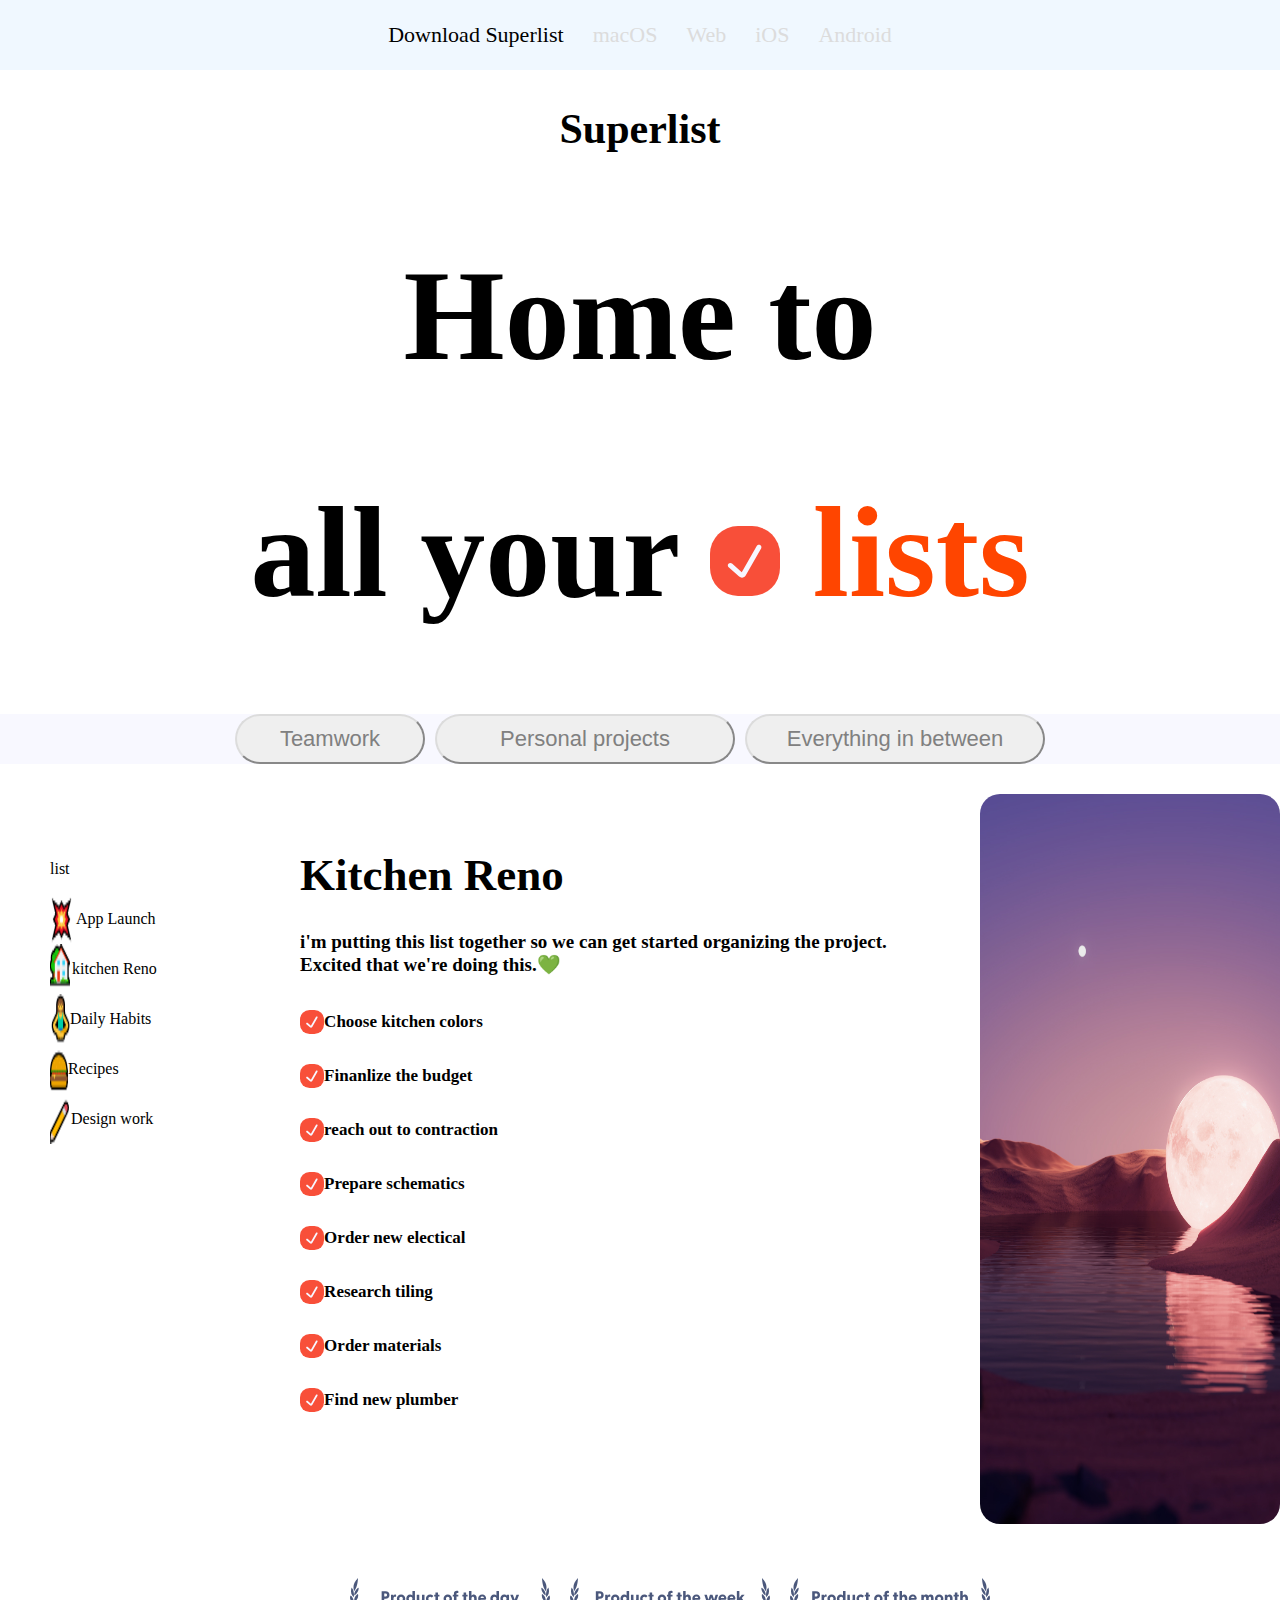
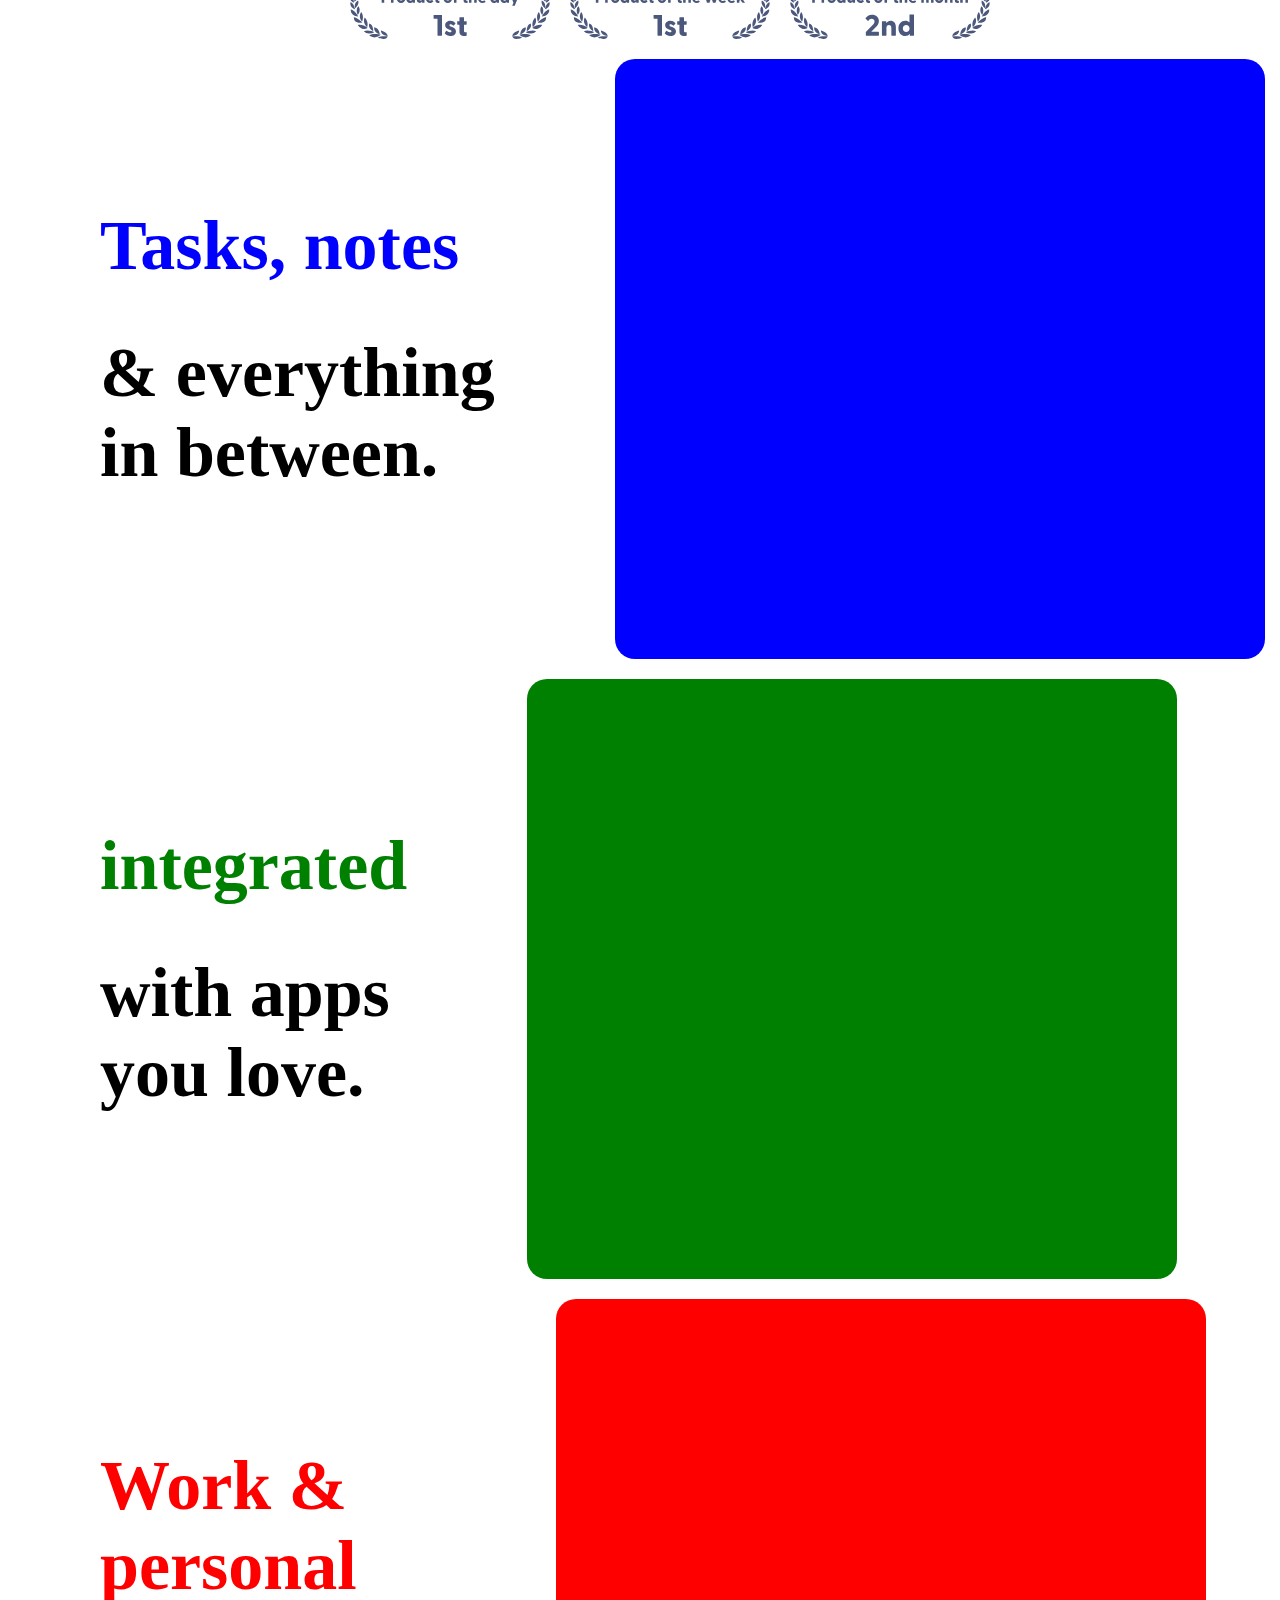
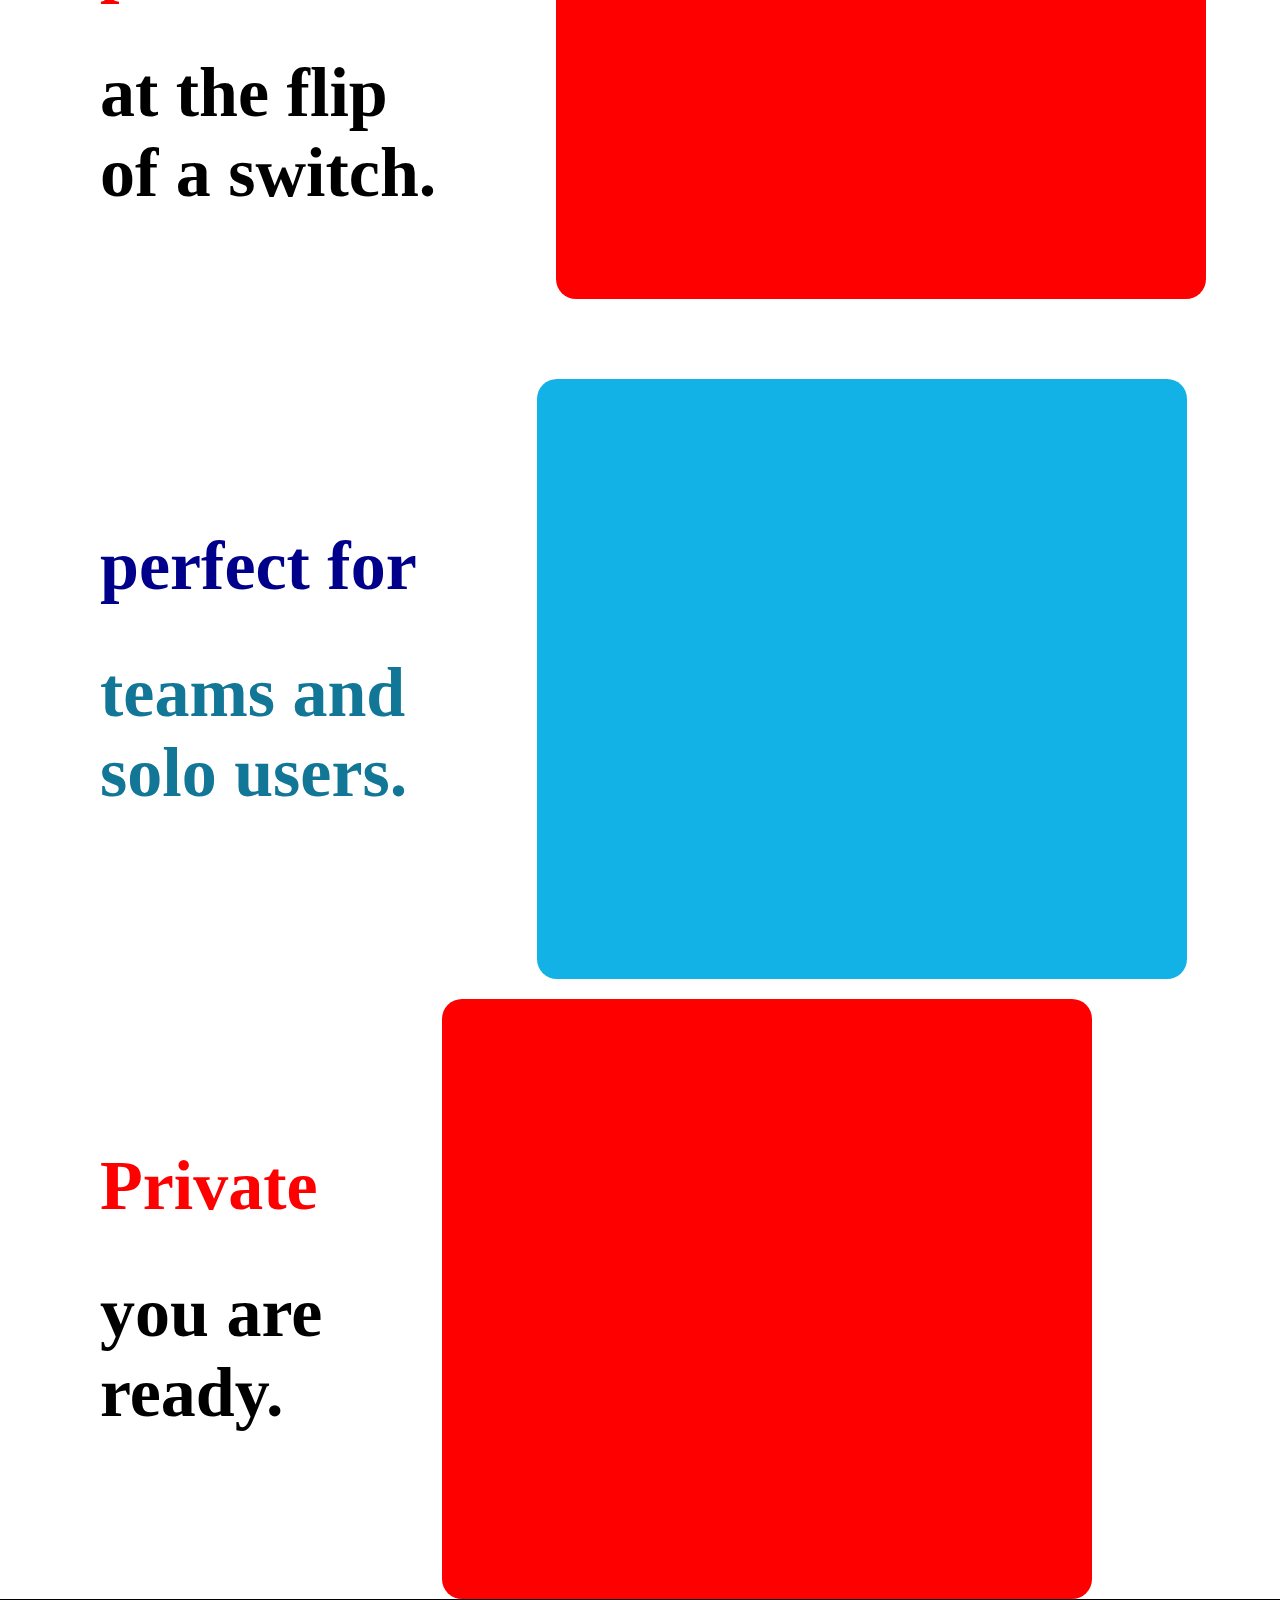
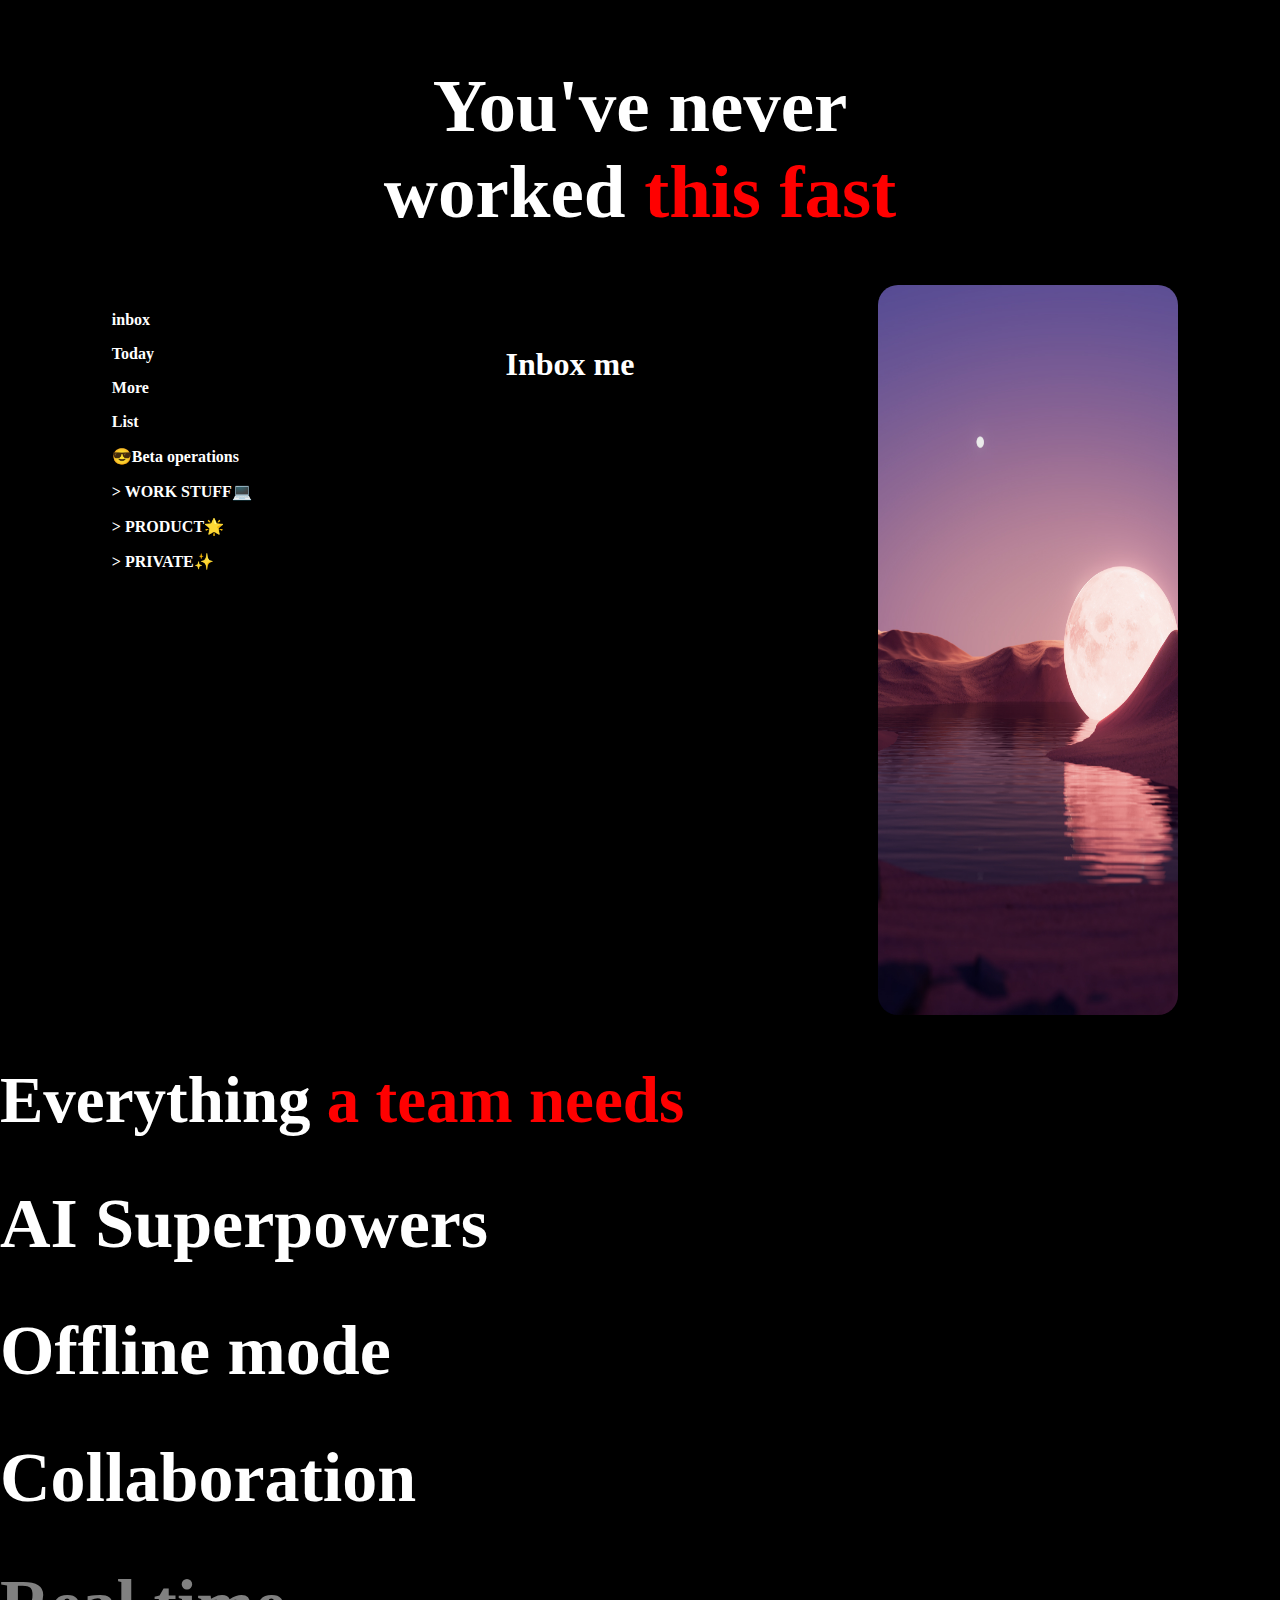
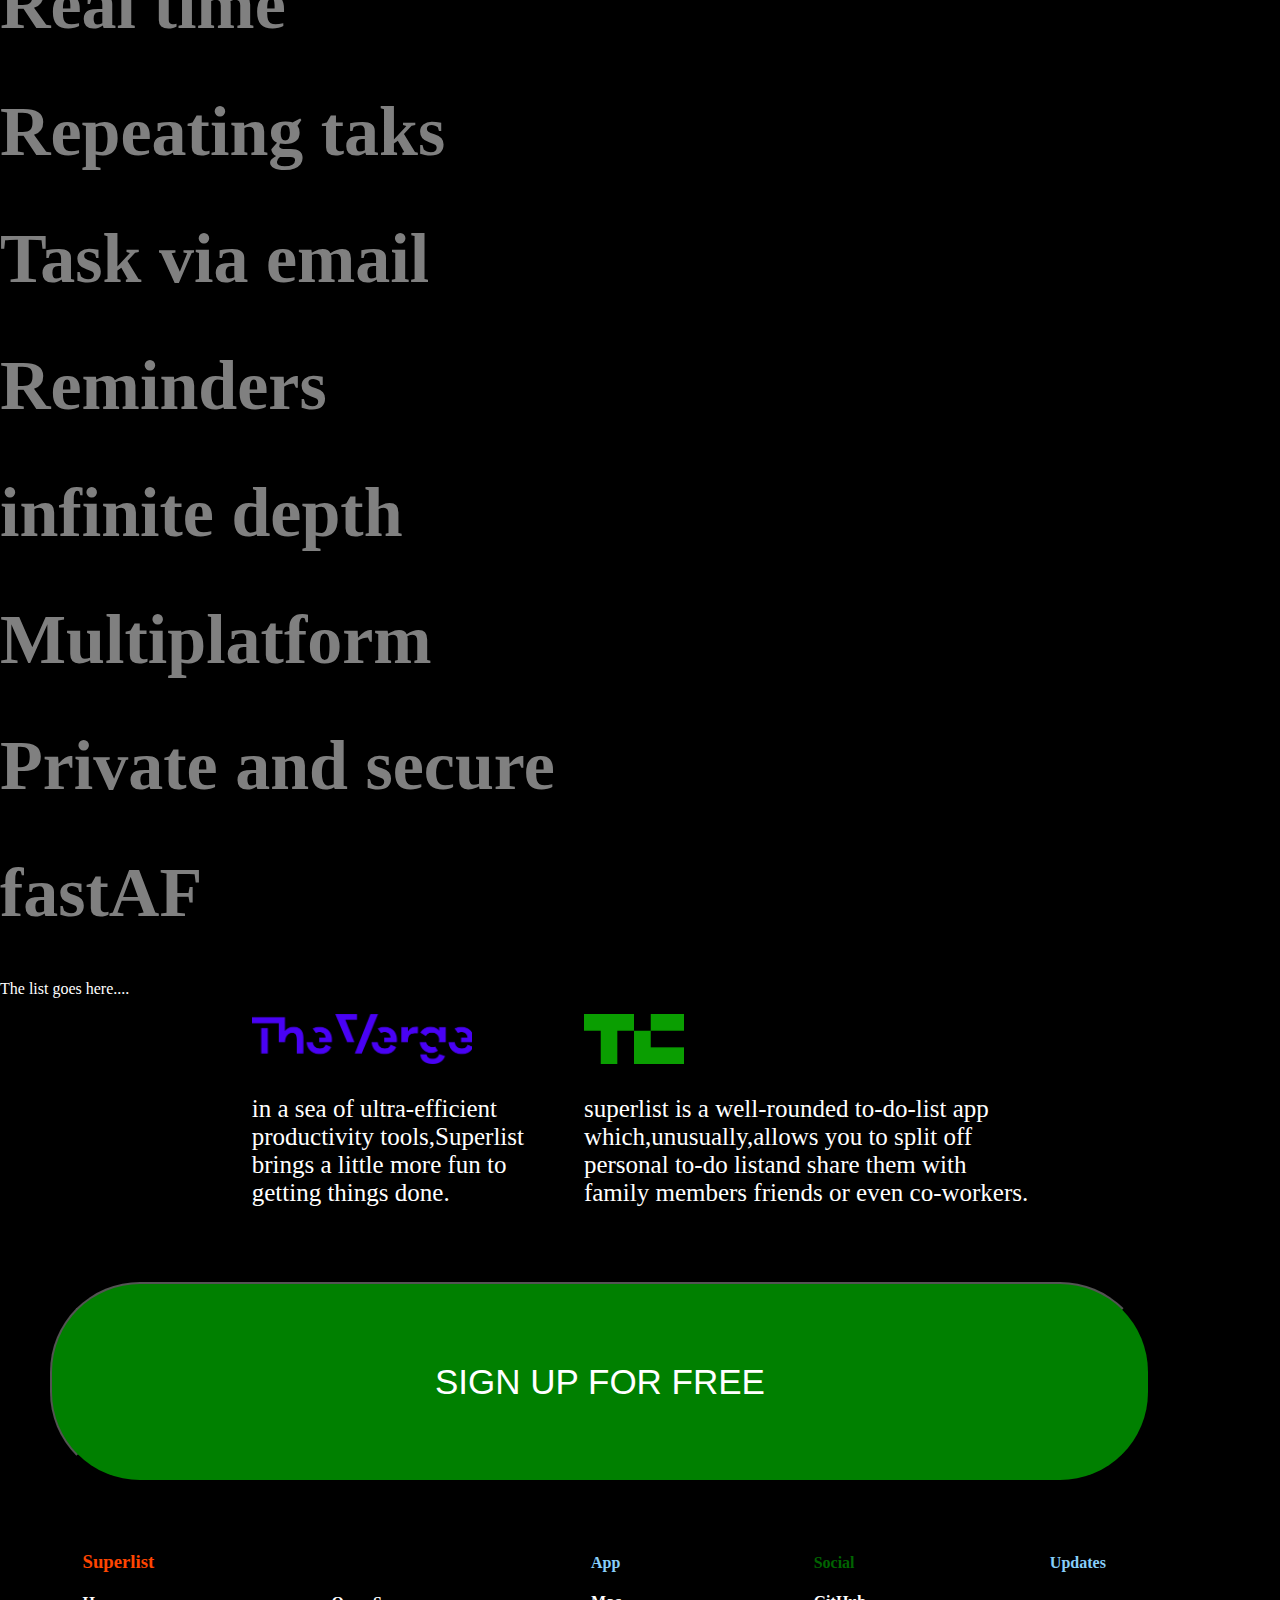
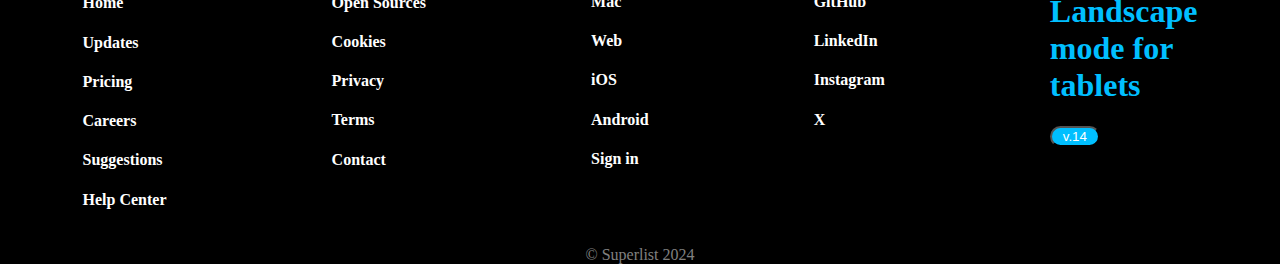
==== index.html @ ed3ba1cb "first commit" ====
<!DOCTYPE html>
<html lang="en">
  <head>
    <meta charset="UTF-8" />
    <meta name="viewport" content="width=device-width, initial-scale=1.0" />
    <title>superlist</title>
    <link rel="stylesheet" href="input.css" />
  </head>
  <body>
    <!-- HEADER-PART -->
    <header>
      <div class="head">
        <p>Download Superlist</p>
        <a href="#" class="macos">macOS</a>
        <a href="#" class="web">Web</a>
        <a href="#" class="ios">iOS</a>
        <a href="#" class="Android">Android</a>
      </div>
    </header>
    <!-- END OF HEADER PART -->

    <!--HOME PART  -->
    <h2 class="super">Superlist</h2>
    <section class="first-section">
      <h1>Home to</h1>
      <h1>
        all your
       <img src="images/mark-up.svg" class="mark"> <span style="color: orangered">lists</span>
      </h1>
      <div class="magic">
        <button class="team">Teamwork</button>
        <button class="personal">Personal projects</button>
        <button class="Everything">Everything in between</button>
      </div>
    </section>
    <!-- END OF HOME PART -->

    <!-- APP LAUNCH -->
    <div>
      <div class="launch">
        <div class="list">
          <p>list</p>
          <div class="star">
            <img src="images/AppLauch.PNG" alt="star" />
            <p>App Launch</p>
          </div>

          <div class="Reno">
            <img src="images/Reno.PNG" alt="Reno" />
            <p>kitchen Reno</p>
          </div>

          <div class="Habit">
            <img src="images/Habit.PNG" alt="habit" />
            <p>Daily Habits</p>
          </div>
          <div class="Recipe">
            <img src="images/Recipe.PNG" alt="Recipe" />
            <p>Recipes</p>
          </div>
          <div class="pencil">
            <img src="images/pencil.PNG" alt=" there is a pencil here" />
            <p>Design work</p>
          </div>
        </div>

        <div class="mark-up-class">
          <h1 class="big">Kitchen Reno</h1>
          <p class="about-kitchen">
            i'm putting this list together so we can get started organizing the
            project.
            <br />Excited that we're doing this.💚
          </p>
          <div class="like">
            <img src="images/mark-up.svg" />
            <p>Choose kitchen colors</p>
          </div>
          <div class="like">
            <img src="images/mark-up.svg" />
            <p>Finanlize the budget</p>
          </div>
          <div class="like">
            <img src="images/mark-up.svg" />
            <p>reach out to contraction</p>
          </div>
          <div class="like">
            <img src="images/mark-up.svg" />
            <p>Prepare schematics</p>
          </div>
          <div class="like">
            <img src="images/mark-up.svg" />
            <p>Order new electical</p>
          </div>
          <div class="like">
            <img src="images/mark-up.svg" />
            <p>Research tiling</p>
          </div>
          <div class="like">
            <img src="images/mark-up.svg" />
            <p>Order materials</p>
          </div>
          <div class="like">
            <img src="images/mark-up.svg" />
            <p>Find new plumber</p>
          </div>
        </div>
        <div>
          <img src="images/Landscape.jpg" class="image" />
        </div>
      </div>
    </div>
    <!-- END OF APP LAUNCH -->

    <!-- AWARD-PART -->
      <div class="push">
        <img src="images/daily-award.svg" alt="award-01" />
        <img src="images/weekly-award.svg" alt="award-02" />
        <img src="images/monthly-award.svg" alt="award-03" />
      </div>
    </div>

    <div class="pony">
      <div class="task">
      <h1><span style="color: blue;">Tasks, notes</span></h1>
      <h1>& everything<br> in between.</h1>
    </div>
    <div>
      <section class="style"></section>
      </div>
    </div>

    <div class="pony">
      <div class="task">
      <h1><span style="color: green;">integrated</span></h1>
      <h1>with apps<br> you love.</h1>
    </div>
    <div>
      <section class="style-two"></section>
      </div>
    </div>
     <div class="pony">
      <div class="task">
      <h1><span style="color: red;">Work & <br>personal</span></h1>
      <h1>at the flip <br> of a switch.</h1>
    </div>
    <div>
      <section class="style-three"></section>
      </div>
    </div>

     <div class="pony">
      <div class="task">
      <h1><span style="color: darkblue">perfect for</span></h1>
      <h1><span style="color:rgb(18, 118, 151)">teams and<br> solo users.</span></h1>
    </div>
    <div>
      <section class="style-four"></section>
      </div>
    </div>

     <div class="pony">
      <div class="task">
      <h1><span style="color: red ;">Private</span></h1>
      <h1>you are<br> ready.</h1>
    </div>
    <div>
      <section class="style-three"></section>
      </div>
    </div>

    <section class="bigger">
      <h1 class="fast">You've never <br>worked <span style="color: red;">this fast</span></h1>
      <div class="child">
        <div class="inbox">
      <p>inbox</p>
      <p>Today</p>
      <p>More</p>
      <P>List</P>
      <p>😎Beta operations</p>
      <p> > WORK STUFF💻</p>
      <p> > PRODUCT🌟</p>
      <p> > PRIVATE✨</p>
      </div>
      <div class="inbox-me">
        <h1>Inbox me</h1>
        
      </div>
      <div>
      <img src="images/Landscape.jpg" class="image" />
      </div> 
      </div>
      <h1 class="needs">Everything<span style="color: red;"> a team needs</span></h1>
      <div class="full">
      <h1>AI Superpowers</h1>
      <h1>Offline mode</h1>
      <h1>Collaboration</h1>
      </div>
      <div class="offline-mode">
      <h1>Real time</h1>
      <h1>Repeating taks</h1>
      <h1>Task via email</h1>
      <h1>Reminders</h1>
      <h1>infinite depth</h1>
      <h1>Multiplatform</h1>
      <h1>Private and secure</h1>
      <h1>fastAF</h1>
      </div>
      <p>The list goes here....</p>
        <div class="cat">
          <div>
      <img src="images/verge.png" class="pin"/>
      <p>in a sea of ultra-efficient <br>productivity tools,Superlist<br> brings a little more fun to<br> getting things done.</p>
      </div>
      <div>
      <img src="images/tee-cee.png" class="thin"/>
      <p>superlist is a well-rounded to-do-list app<br> which,unusually,allows you to split off<br> personal to-do listand share them with<br> family members friends or even co-workers. </p>
      </div>
      </div>
      <button class="never">SIGN UP FOR FREE</button>

      
      <footer>
        <div class="foot">
        <div>
        <h3><span style="color: orangered;">Superlist</span></h3>
        <h4>Home</h4>
        <h4>Updates</h4>
        <h4>Pricing</h4>
        <h4>Careers</h4>
        <h4>Suggestions</h4>
        <h4>Help Center</h4>
          </div>
          <div class="sources">
        <h4>Open Sources</h4>
        <h4>Cookies</h4>
        <h4>Privacy</h4>
        <h4>Terms</h4>
        <h4>Contact</h4>
        </div>
        <div>
        <h4><span style="color: lightskyblue;">App</span></h4>
        <h4>Mac</h4>
        <h4>Web</h4>
        <h4>iOS</h4>
        <h4>Android</h4>
        <h4>Sign in</h4>
        </div>
        <div>
        <h4><span style="color: darkgreen;">Social</span></h4>
        <h4>GitHub</h4>
        <h4>LinkedIn</h4>
        <h4>Instagram</h4>
        <h4>X</h4>
        </div>
        <div>
        <h4><span style="color:lightskyblue ;">Updates</span></h4>
        <h1 class="land">Landscape<br>
        mode for<br>
        tablets</h1>
        <button class="end">v.14</button>
        </div>
      </div>
      <p class="copy">&copy; Superlist 2024</p>
      </footer>
    </section>
  </body>
</html>
---- input.css ----
body {
  margin: 0;
  padding: 0;
  box-sizing: border-box;
}
a {
  text-decoration: none;
  color: gainsboro;
}
.head {
  background-color: aliceblue;
  display: flex;
  flex-direction: row;
  gap: 29px;
  align-items: center;
  font-size: 22px;
  justify-content: center;
}
.mark {
  width: 70px;
}

.super {
  font-size: 42px;
  text-align: center;
}

.first-section {
  font-size: 65px;
  text-align: center;
}
.magic {
  font-size: 25px;
  display: flex;
  align-items: center;
  gap: 10px;
  background-color: ghostwhite;
  justify-content: center;
}
.team {
  width: 190px;
  width: 190px;
  border-radius: 50px;
  font-size: 22px;
  padding: 10px;
  border-color: gainsboro;
  color: grey;
}
.personal {
  width: 300px;
  width: 300px;
  border-radius: 50px;
  font-size: 22px;
  padding: 10px;
  border-color: gainsboro;
  color: grey;
}
.Everything {
  width: 300px;
  width: 300px;
  border-radius: 50px;
  font-size: 22px;
  padding: 10px;
  border-color: gainsboro;
  cursor: pointer;
  color: grey;
}
.list {
  background-color: white;
  padding: 50px;
  border-radius: 20px;
}
.star {
  display: flex;
}
.Reno {
  display: flex;
}
.Habit {
  display: flex;
}
.Recipe {
  display: flex;
}
.pencil {
  display: flex;
}
.big {
  font-size: 45px;
  font-weight: 900;
}
.mark-up-class {
  padding: 25px;
}
.about-kitchen {
  font-weight: 700;
  font-size: 19px;
}
.like {
  display: flex;
  font-size: 17px;
  font-weight: 700;
  border-radius: 20px;
}
.image {
  width: 300px;
  height: 730px;
  border-radius: 20px;
}
.launch {
  display: flex;
  justify-content: space-between;
  margin-top: 30px;
}
.push {
  width: 200px;
  margin-top: 50px;
  margin-left: 350px;
  display: flex;
  gap: 20px;
}
.style {
  background-color: blue;
  width: 650px;
  height: 600px;
  border-radius: 20px;
}
.style-two {
  background-color: green;
  width: 650px;
  height: 600px;
  border-radius: 20px;
}
.style-three {
  background-color: red;
  width: 650px;
  height: 600px;
  border-radius: 20px;
}
.style-four {
  background-color: rgb(18, 177, 230);
  width: 650px;
  height: 600px;
  border-radius: 20px;
}
.task {
  margin: 100px;
  font-size: 35px;
}
.pony {
  display: flex;
  gap: 20px;
  margin-top: 20px;
}
.bigger {
  border-radius: 0;
  margin-top: 0;
  padding-top: 13px;
  background-color: black;
  color: white;
}
.child {
  display: flex;
  justify-content: space-around;
}
.fast {
  text-align: center;
  font-size: 75px;
}
.inbox {
  font-weight: 700;
  padding: 10px;
}
.inbox-me {
  padding: 40px;
}
.offline-mode {
  font-size: 35px;
  color: gray;
}

.needs {
  font-size: 65px;
}
.full {
  font-size: 35px;
}
.thin {
  width: 100px;
}
.pin {
  width: 220px;
}
.cat {
  display: flex;
  font-size: 25px;
  justify-content: center;
  gap: 60px;
}
.never {
  width: 1100px;
  height: 200px;
  margin: 50px;
  border-radius: 90px;
  background-color: green;
  color: white;
  font-size: 35px;
}
.sources {
  padding-top: 40px;
}
.land {
  color: deepskyblue;
}
.foot {
  display: flex;
  justify-content: space-around;
}
.end {
  width: 50px;
  border-radius: 20px;
  background-color: deepskyblue;
  color: white;
}
.copy {
  color: gray;
  text-align: center;
}

.team:hover {
  border-color: blue;
  color: blue;
}
.personal:hover {
  border-color: orangered;
  color: orangered;
}
.Everything:hover {
  border-color: green;
  color: green;
}
.macos:hover {
  background-color: deepskyblue;
}
.web:hover {
  background-color: red;
}

.ios:hover {
  background-color: orange;
}

.Android:hover {
  background-color: cornflowerblue;
}
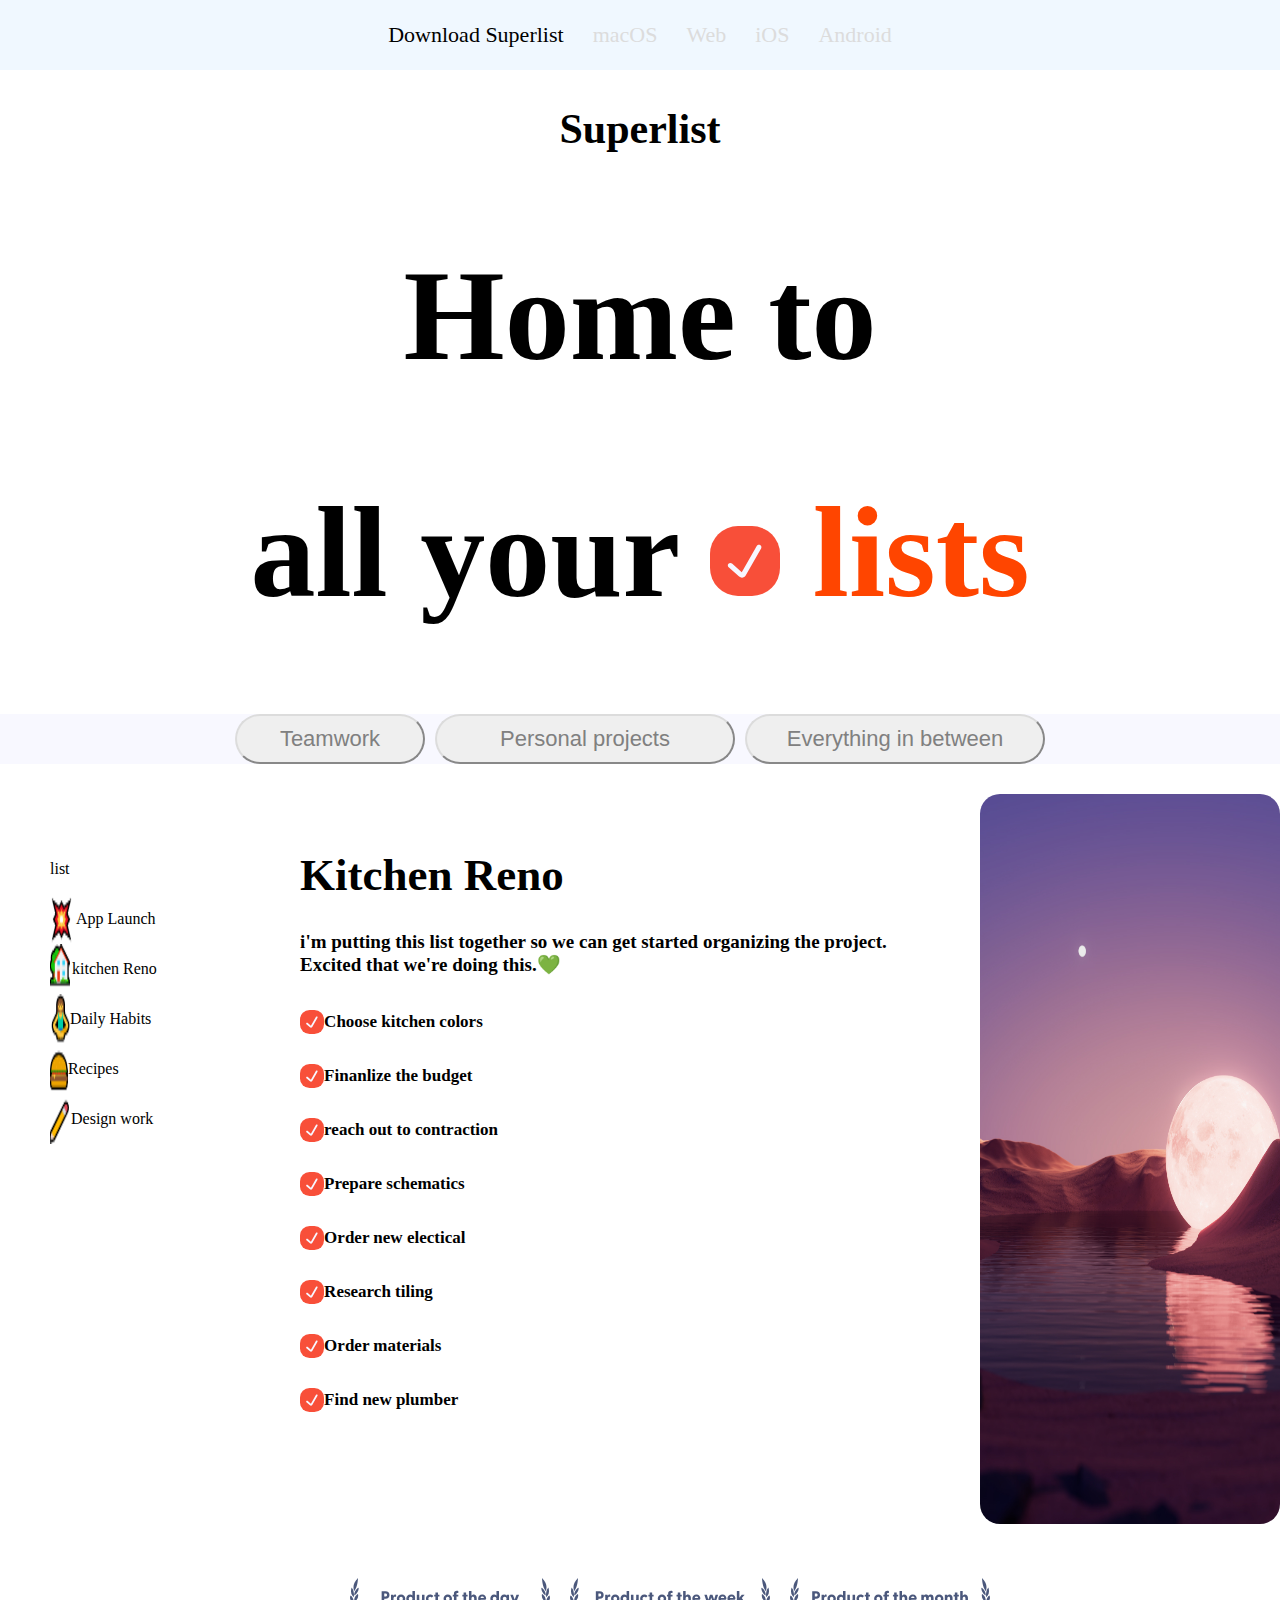
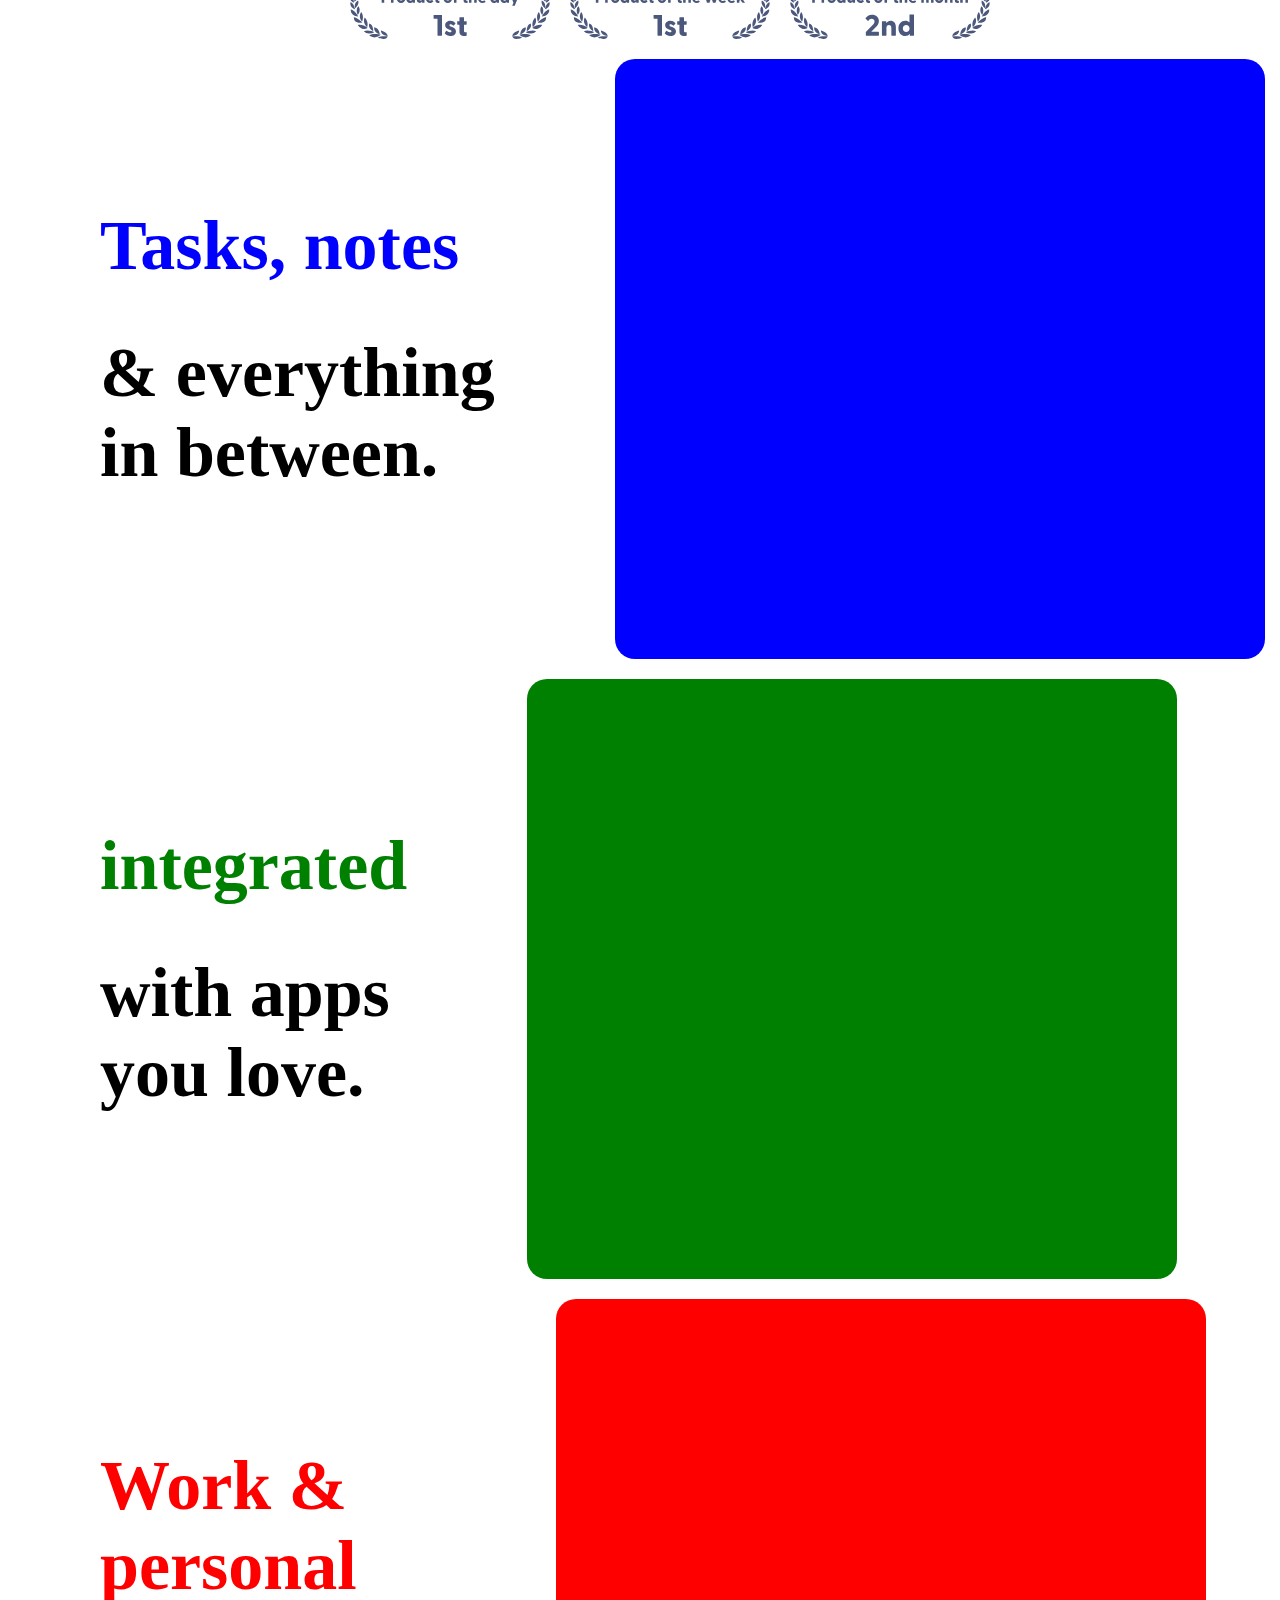
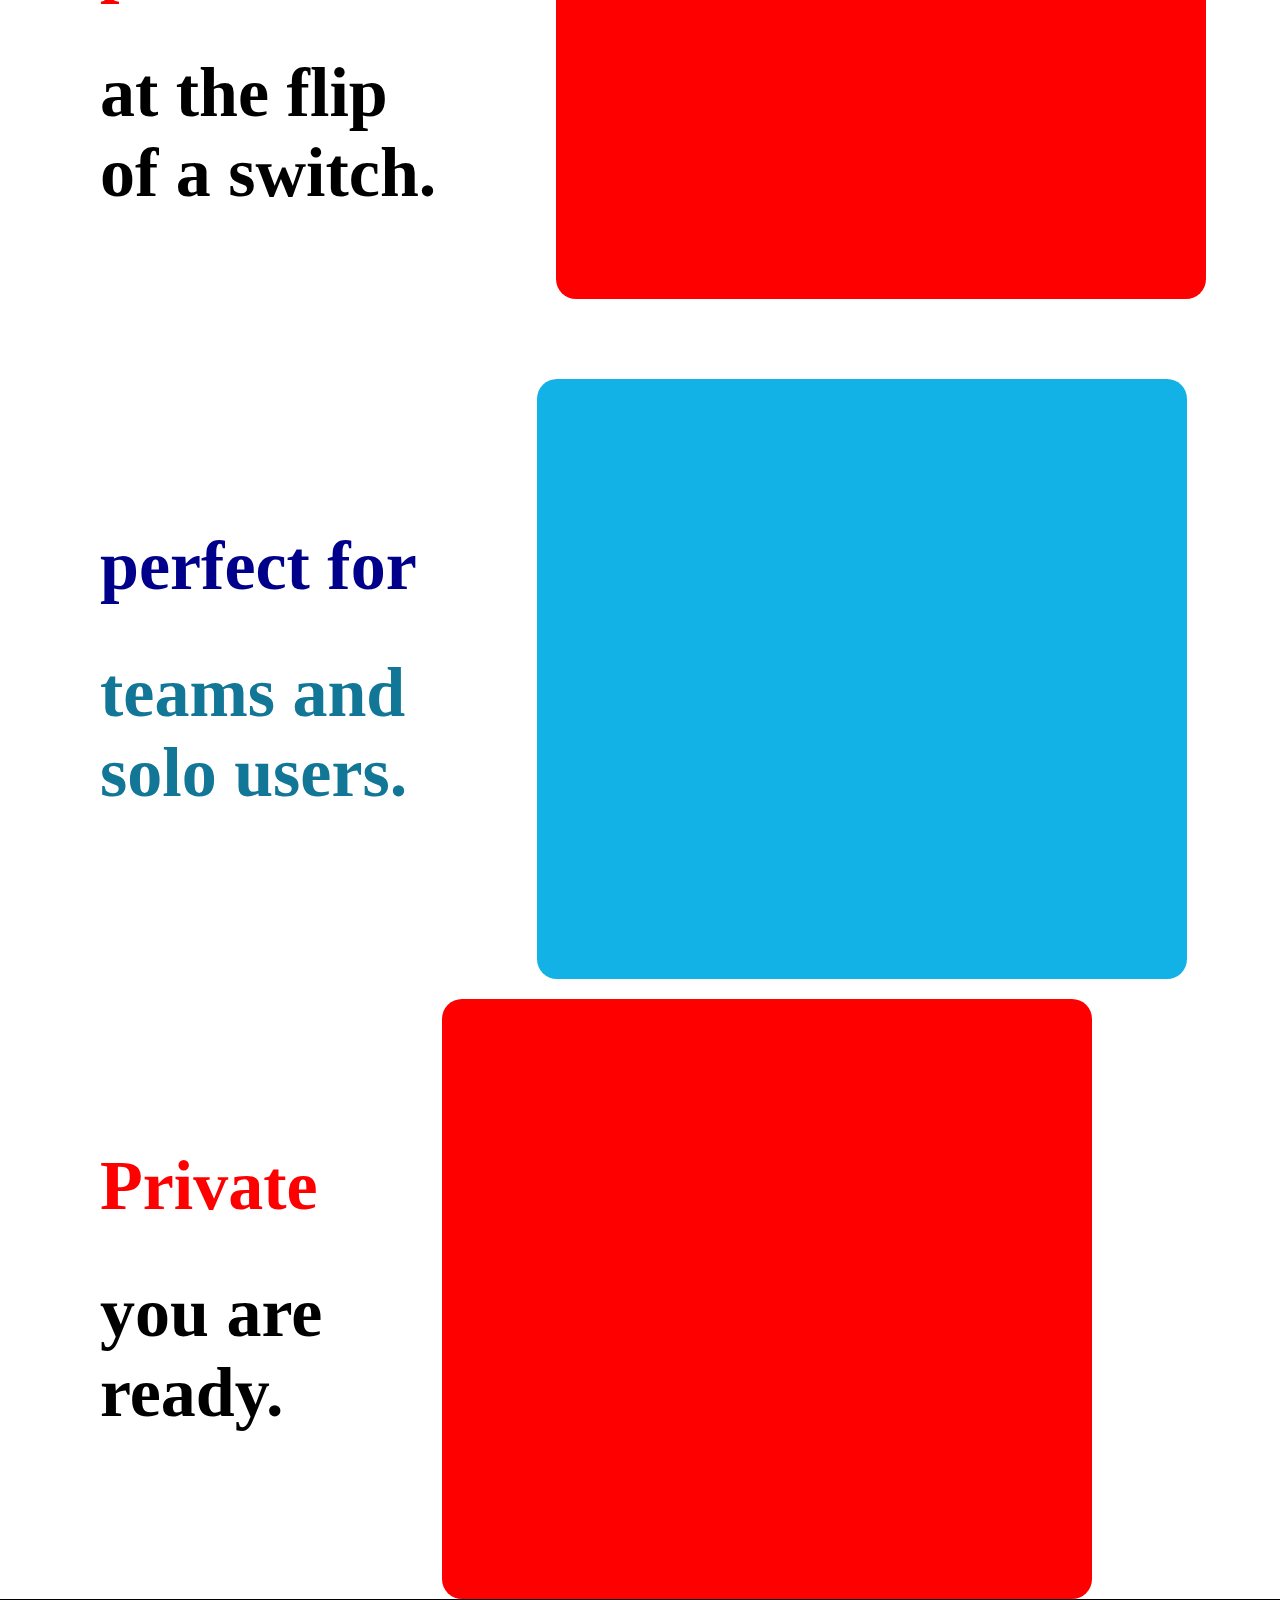
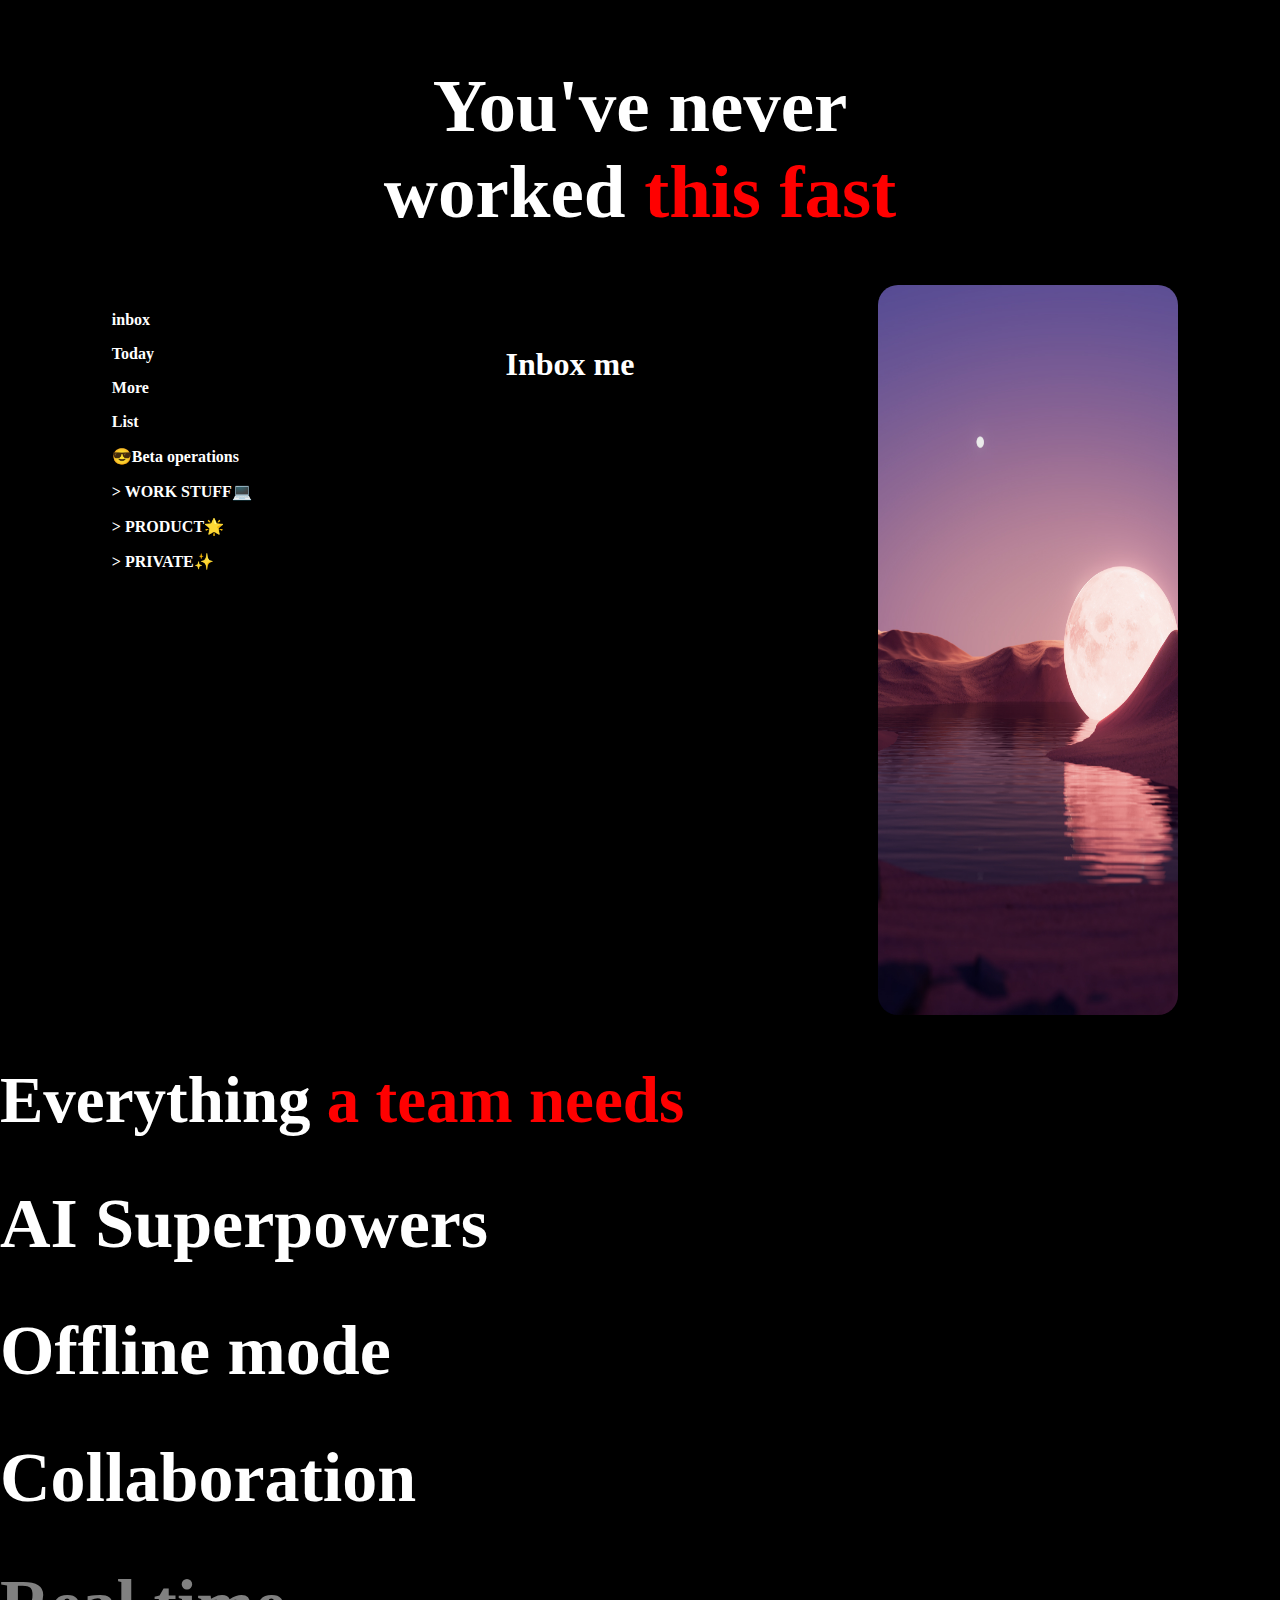
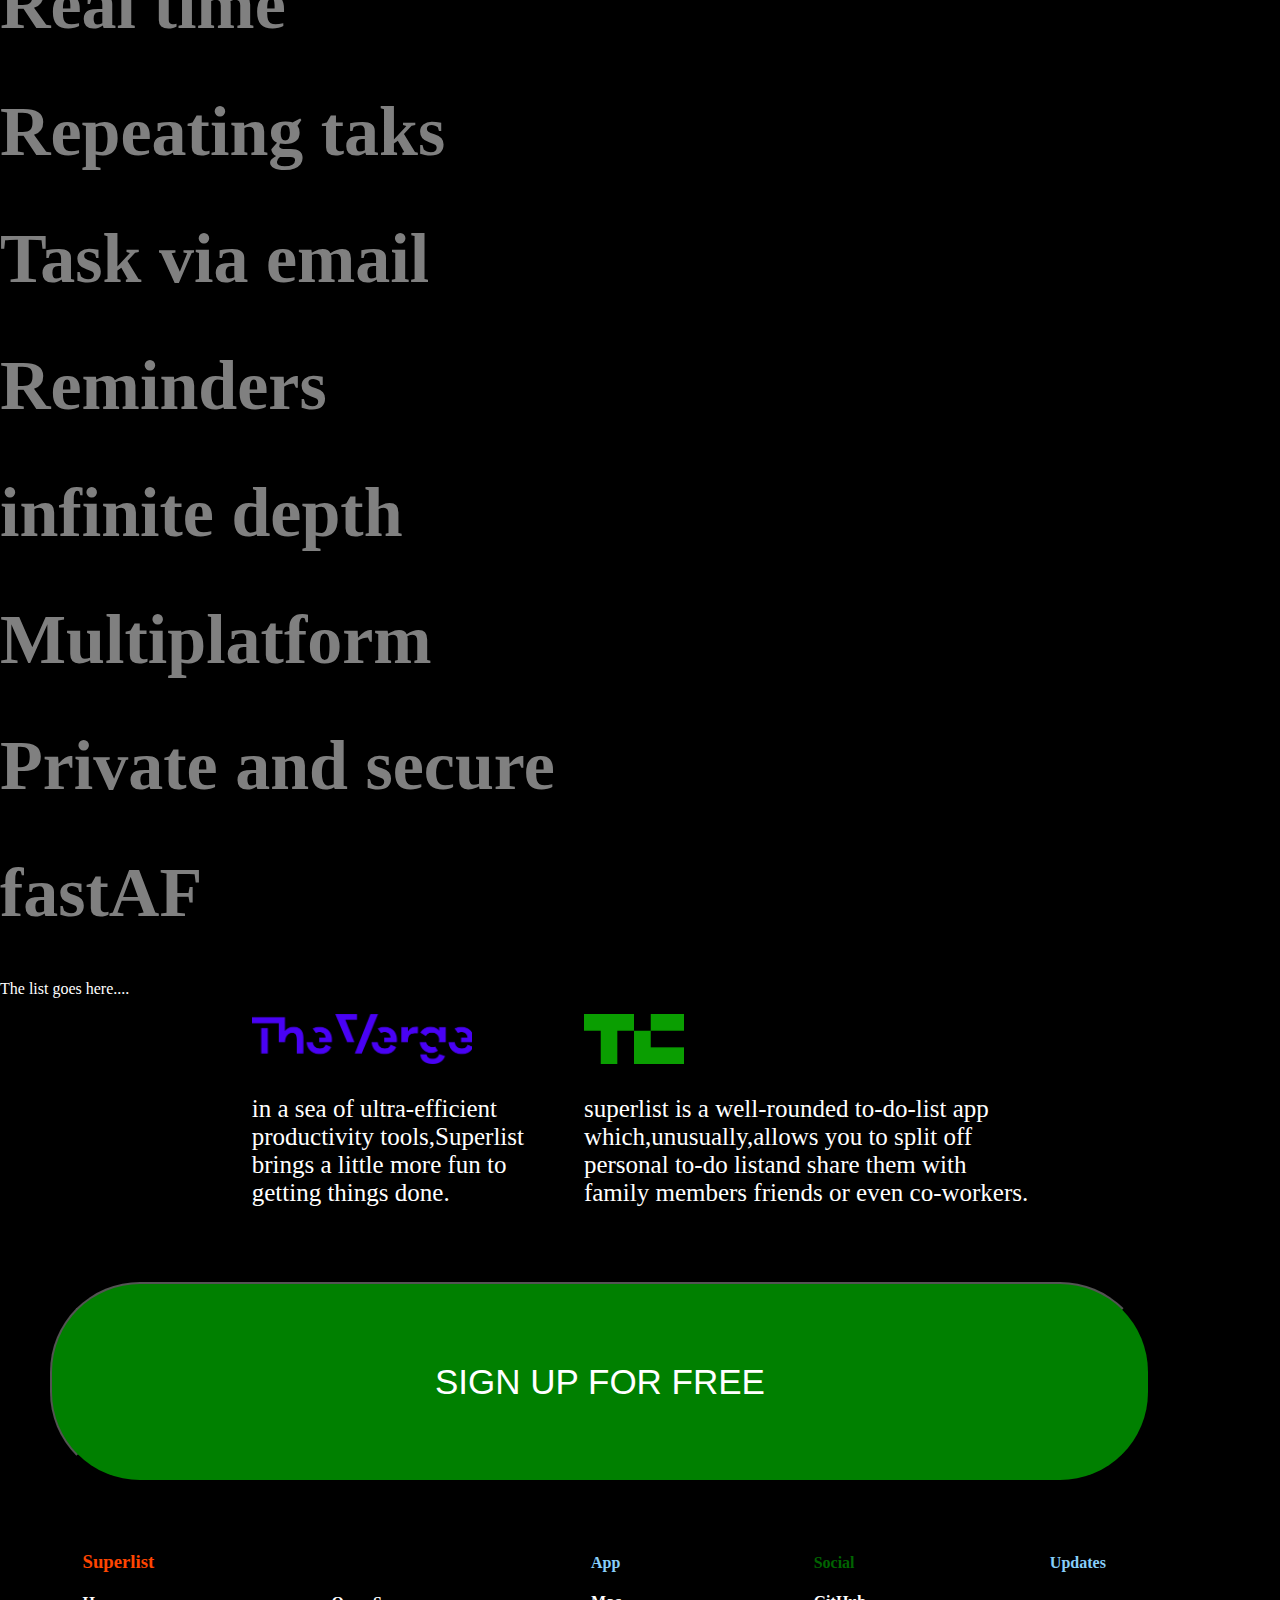
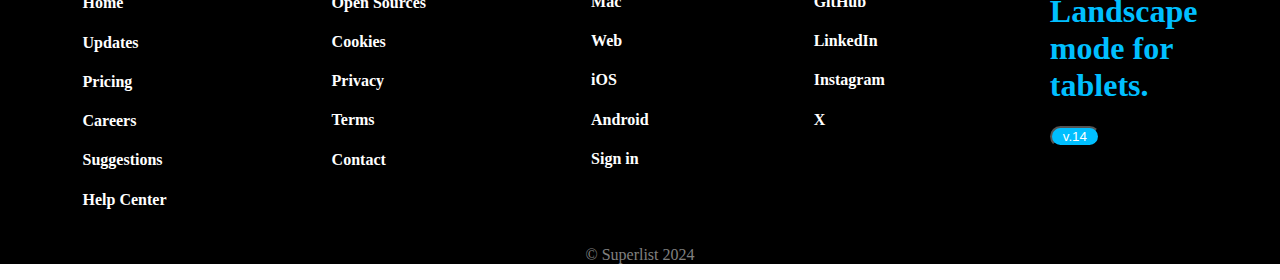
==== commit 8d1dc944: "push" ====
--- a/index.html
+++ b/index.html
@@ -256,7 +256,7 @@
         <h4><span style="color:lightskyblue ;">Updates</span></h4>
         <h1 class="land">Landscape<br>
         mode for<br>
-        tablets</h1>
+        tablets.</h1>
         <button class="end">v.14</button>
         </div>
       </div>
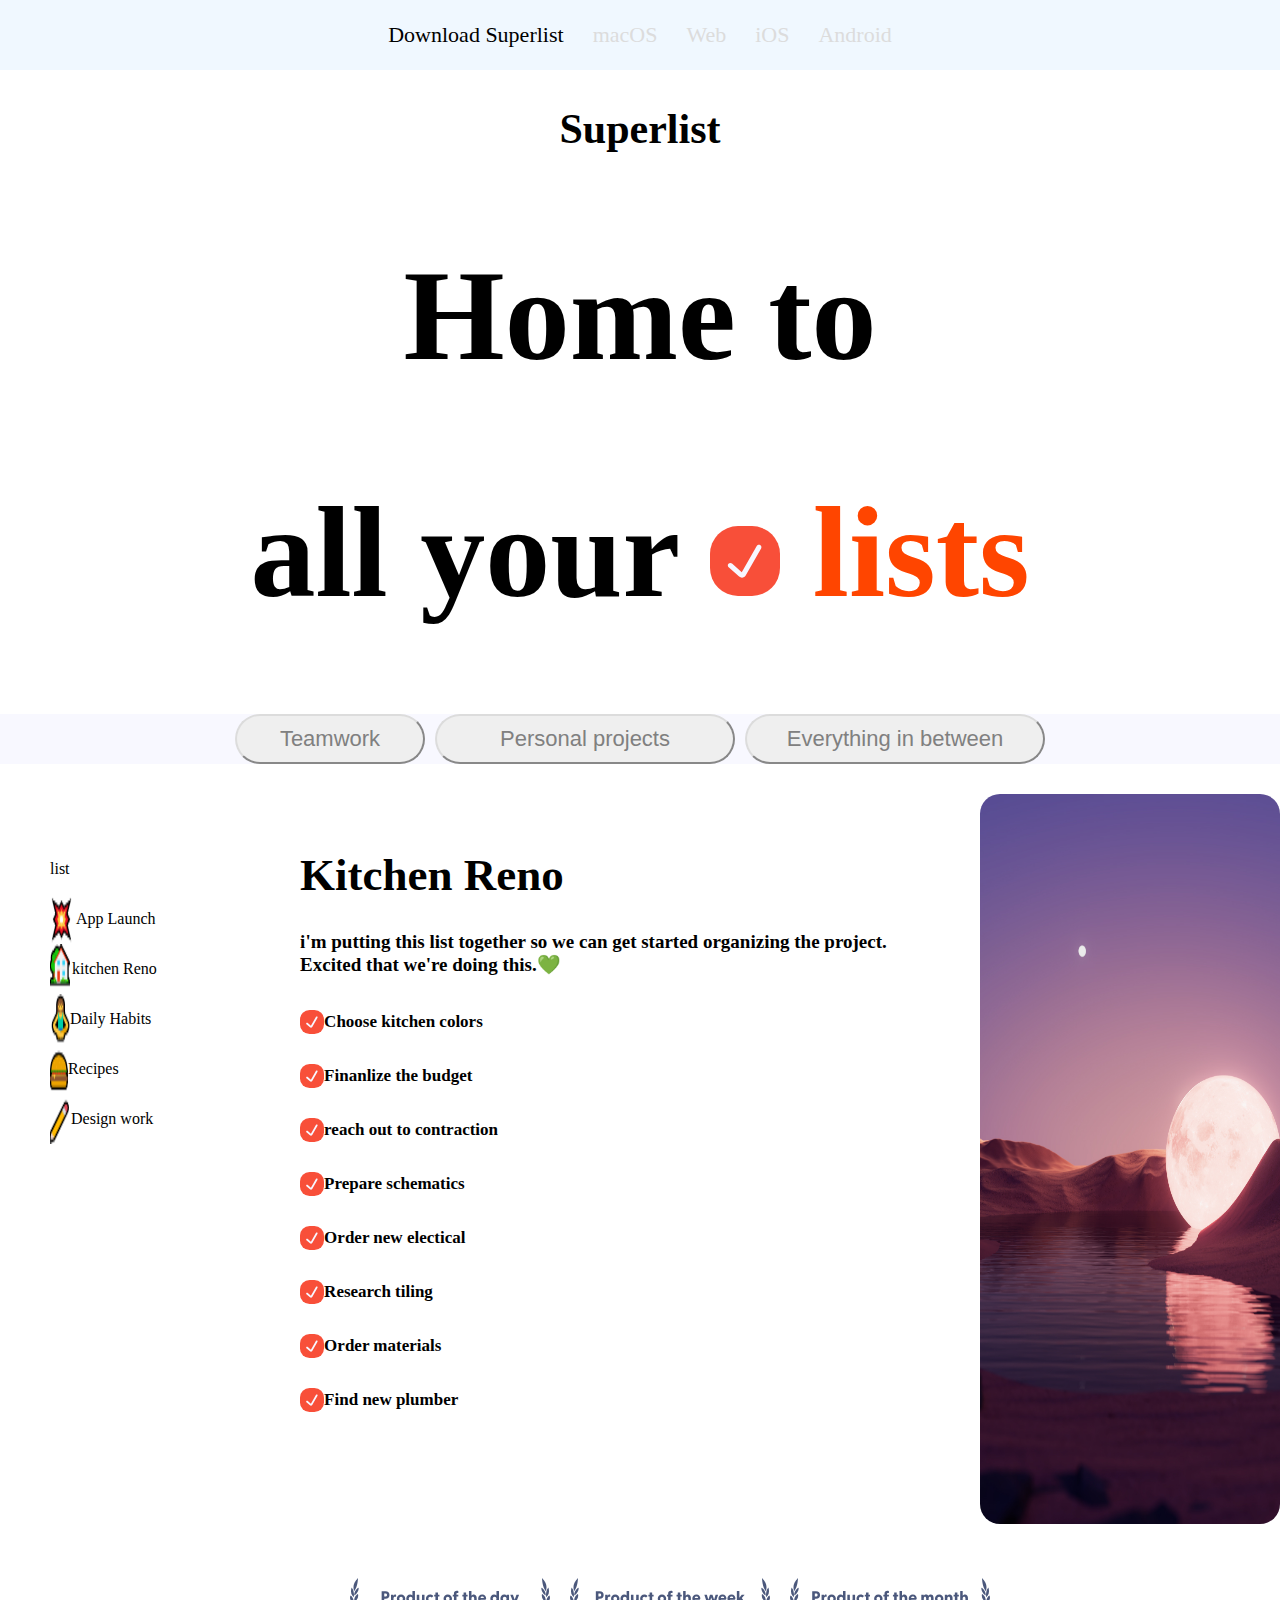
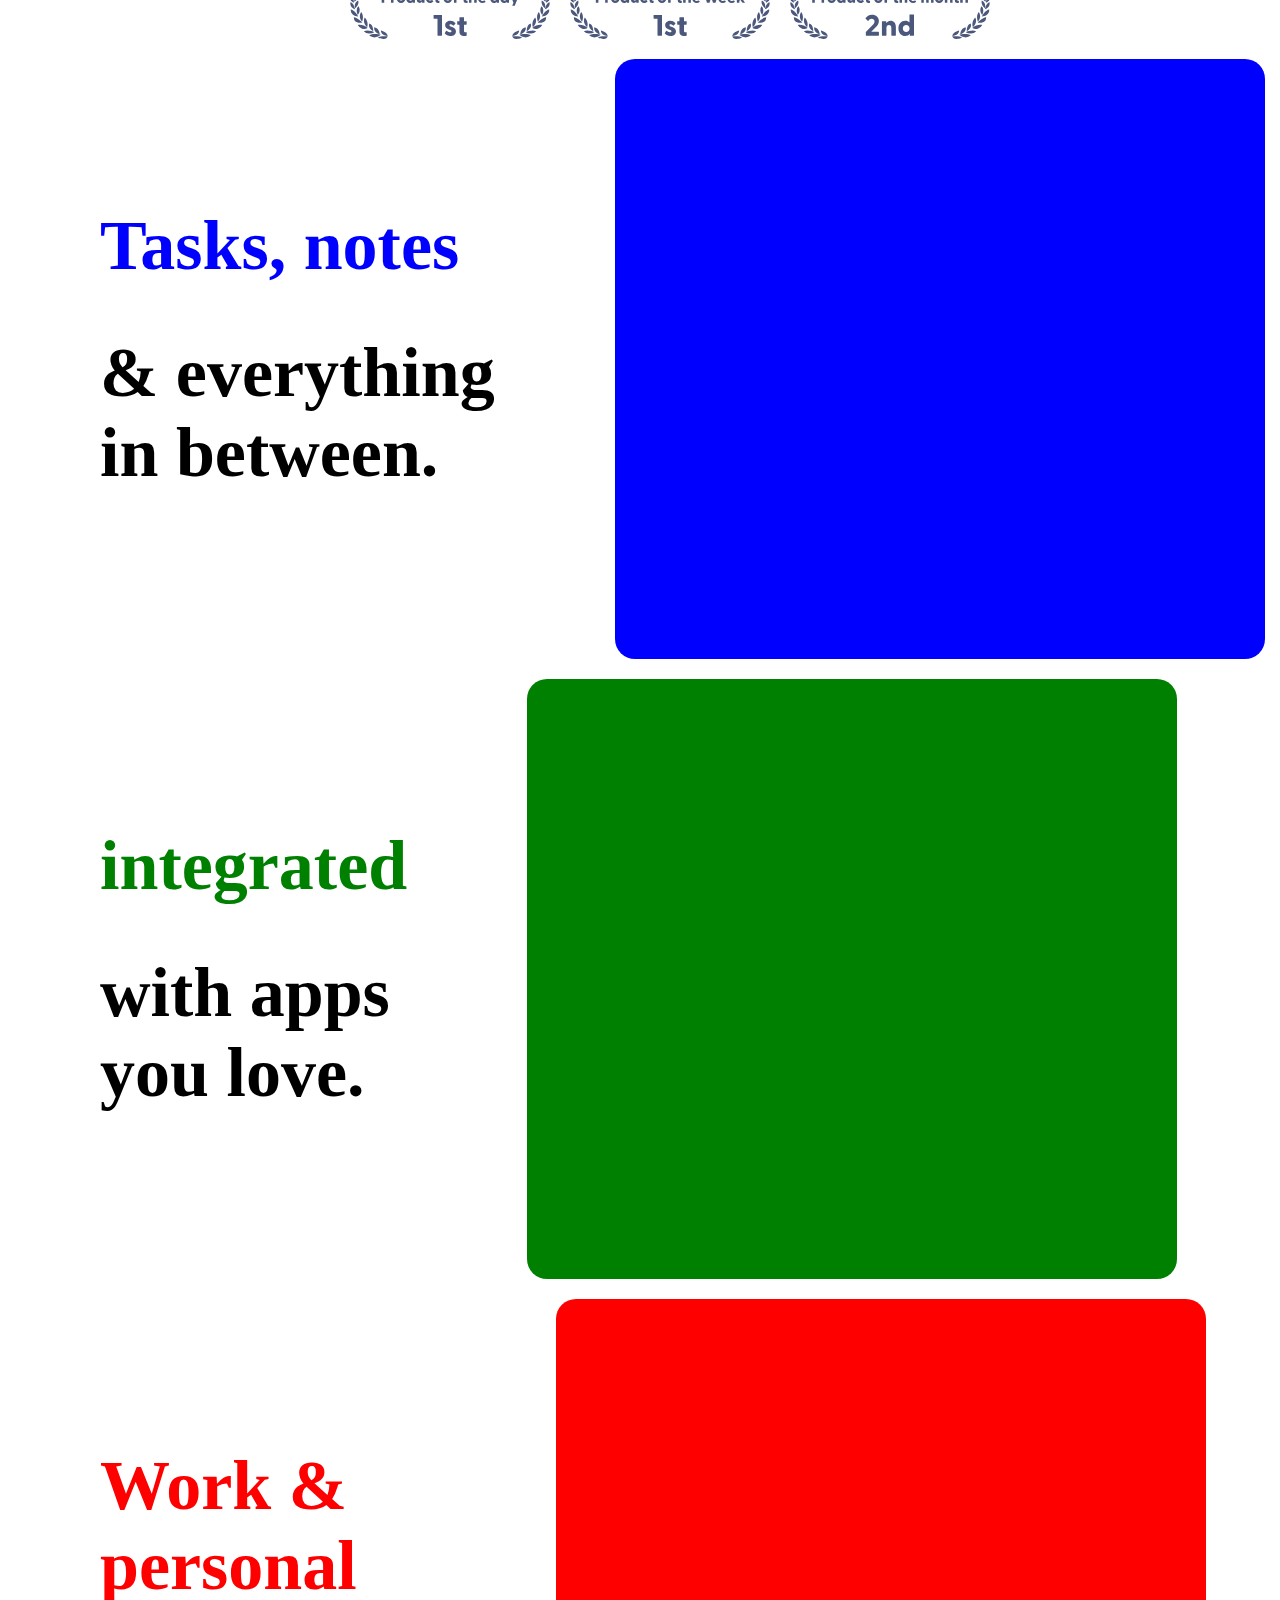
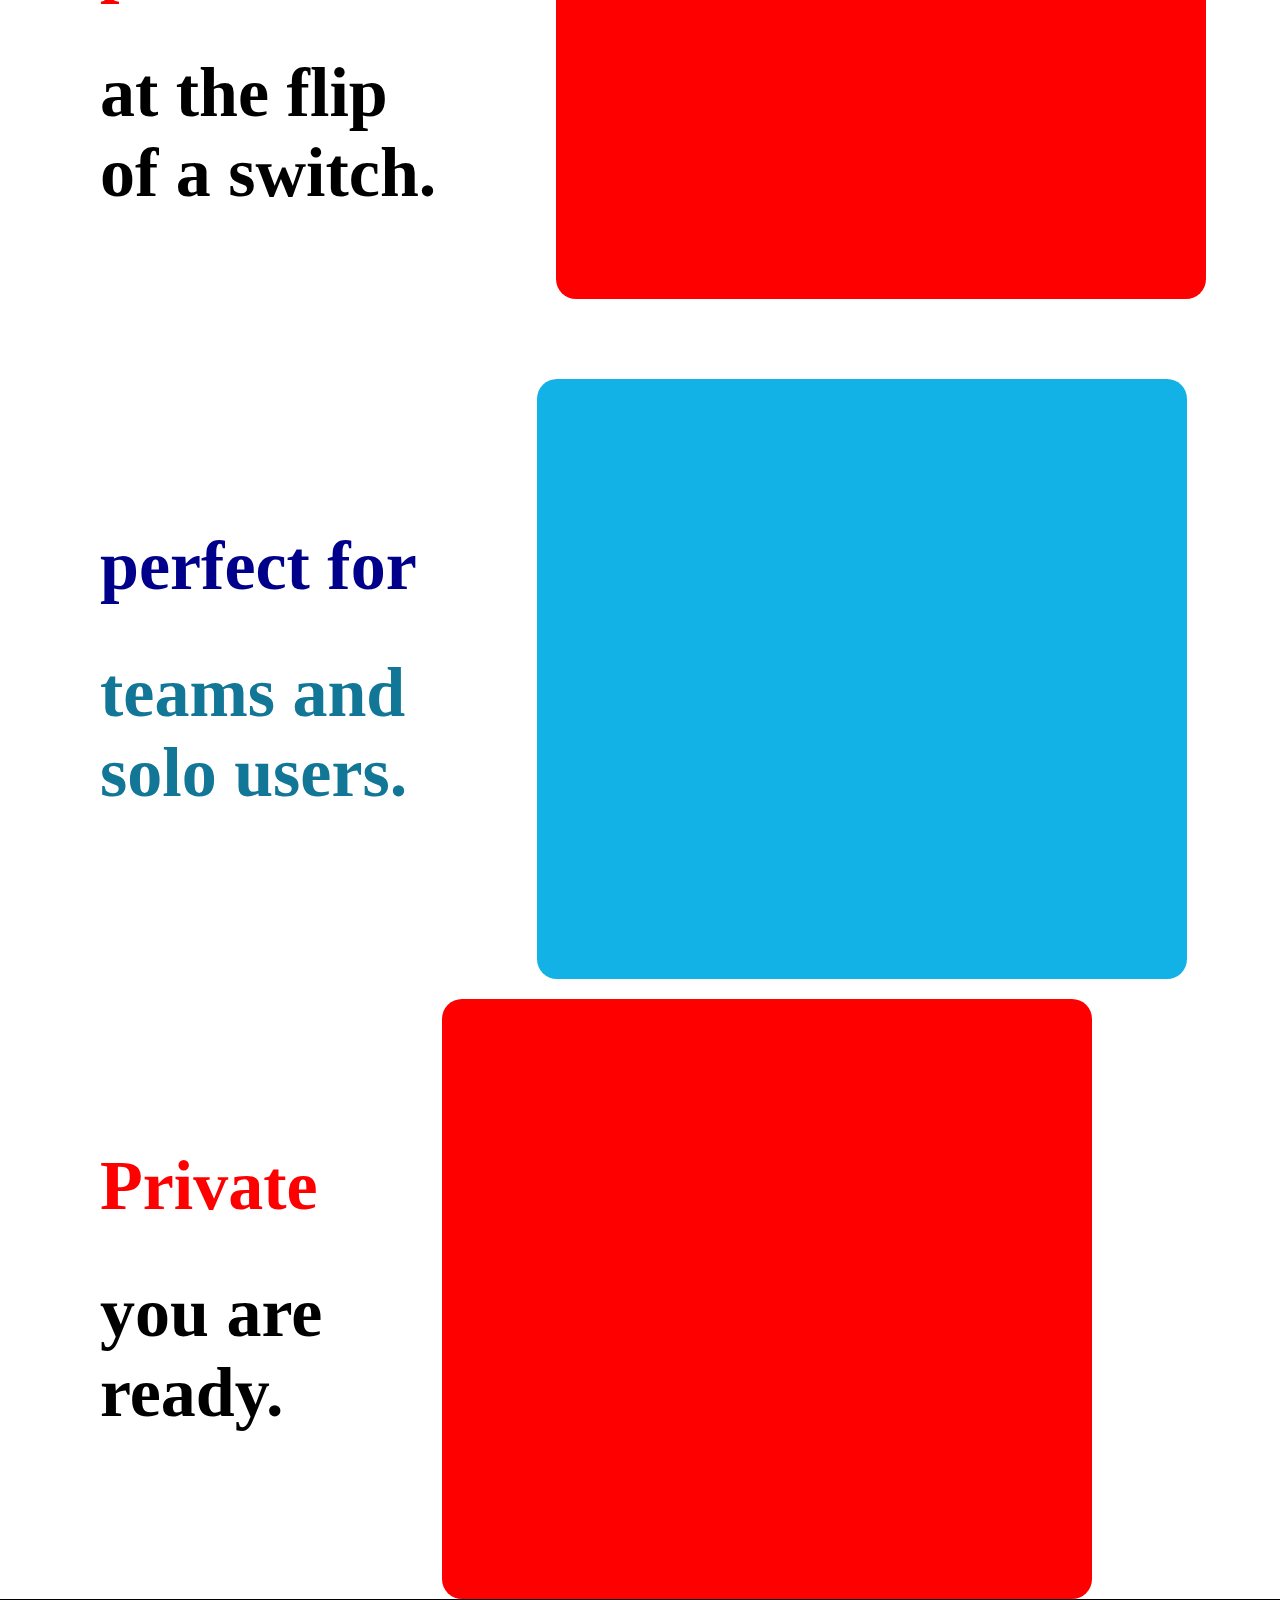
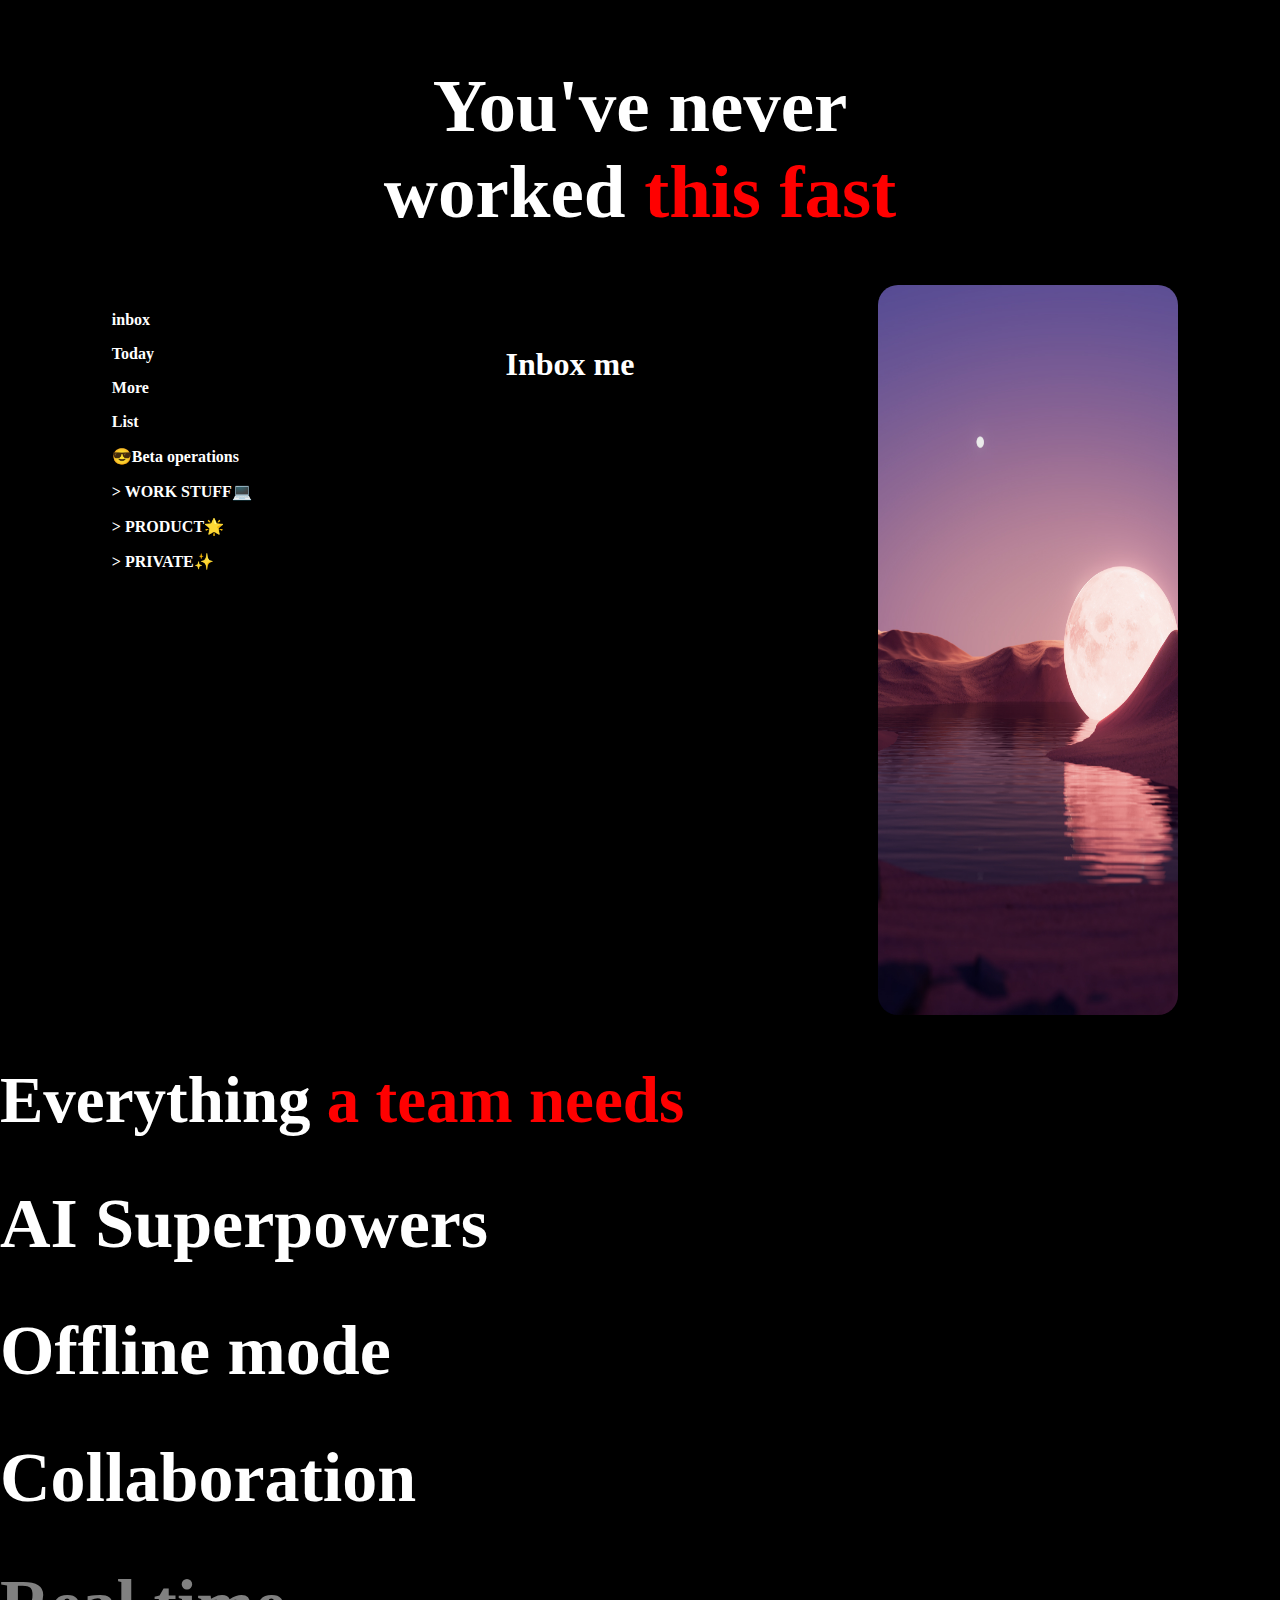
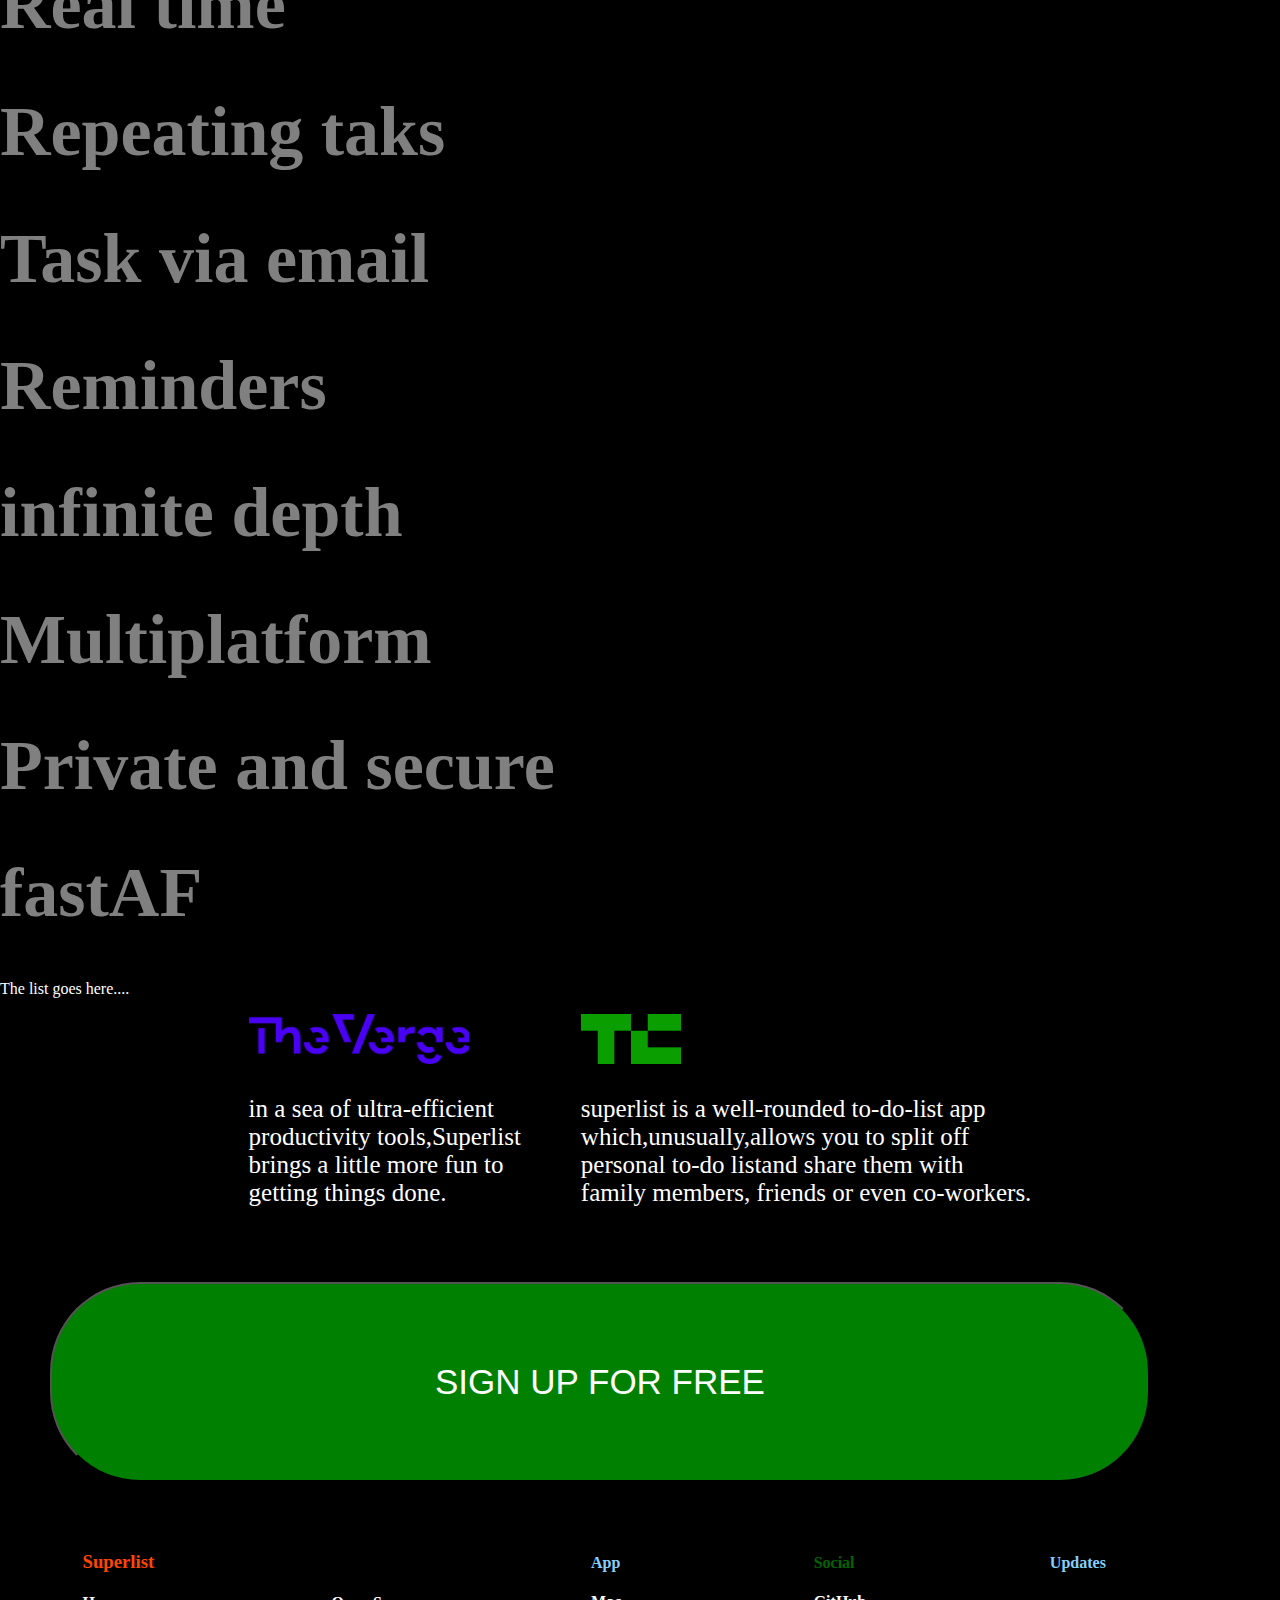
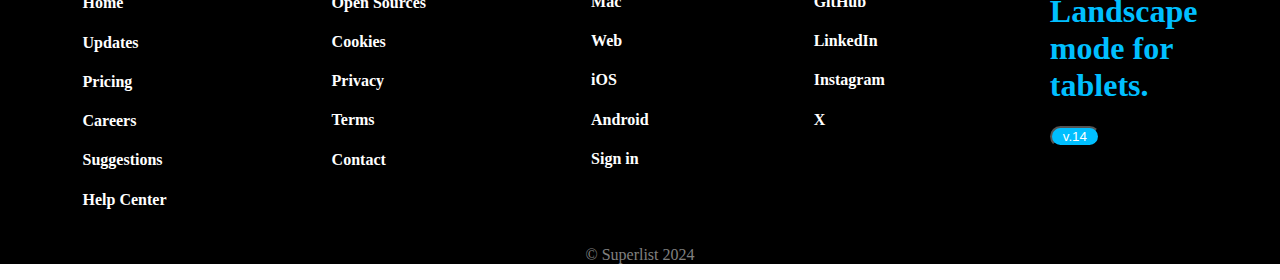
==== commit 5281b760: "push" ====
--- a/index.html
+++ b/index.html
@@ -213,7 +213,7 @@
       </div>
       <div>
       <img src="images/tee-cee.png" class="thin"/>
-      <p>superlist is a well-rounded to-do-list app<br> which,unusually,allows you to split off<br> personal to-do listand share them with<br> family members friends or even co-workers. </p>
+      <p>superlist is a well-rounded to-do-list app<br> which,unusually,allows you to split off<br> personal to-do listand share them with<br> family members, friends or even co-workers. </p>
       </div>
       </div>
       <button class="never">SIGN UP FOR FREE</button>
--- a/input.css
+++ b/input.css
@@ -18,6 +18,7 @@
 }
 .mark {
   width: 70px;
+  align-items: center;
 }
 
 .super {
@@ -130,6 +131,7 @@
   width: 650px;
   height: 600px;
   border-radius: 20px;
+  margin-right: -160px;
 }
 .style-three {
   background-color: red;
